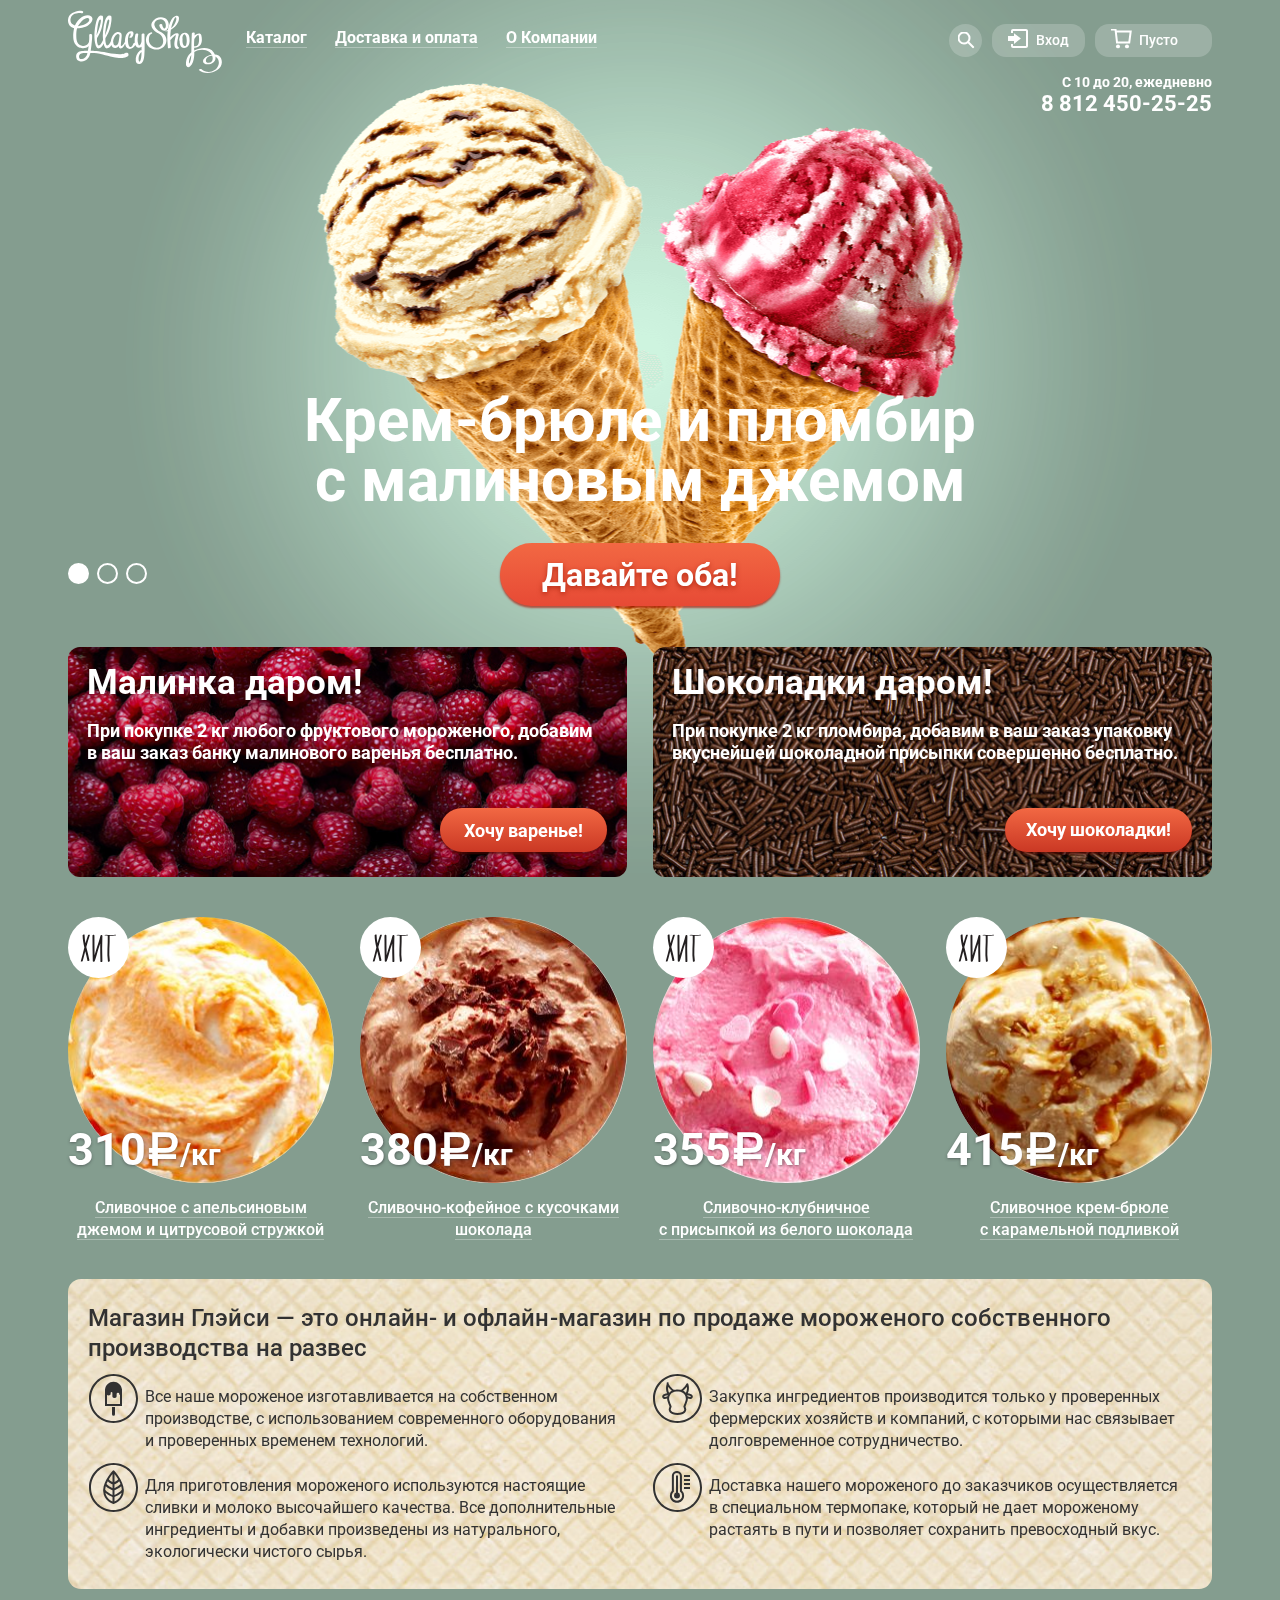
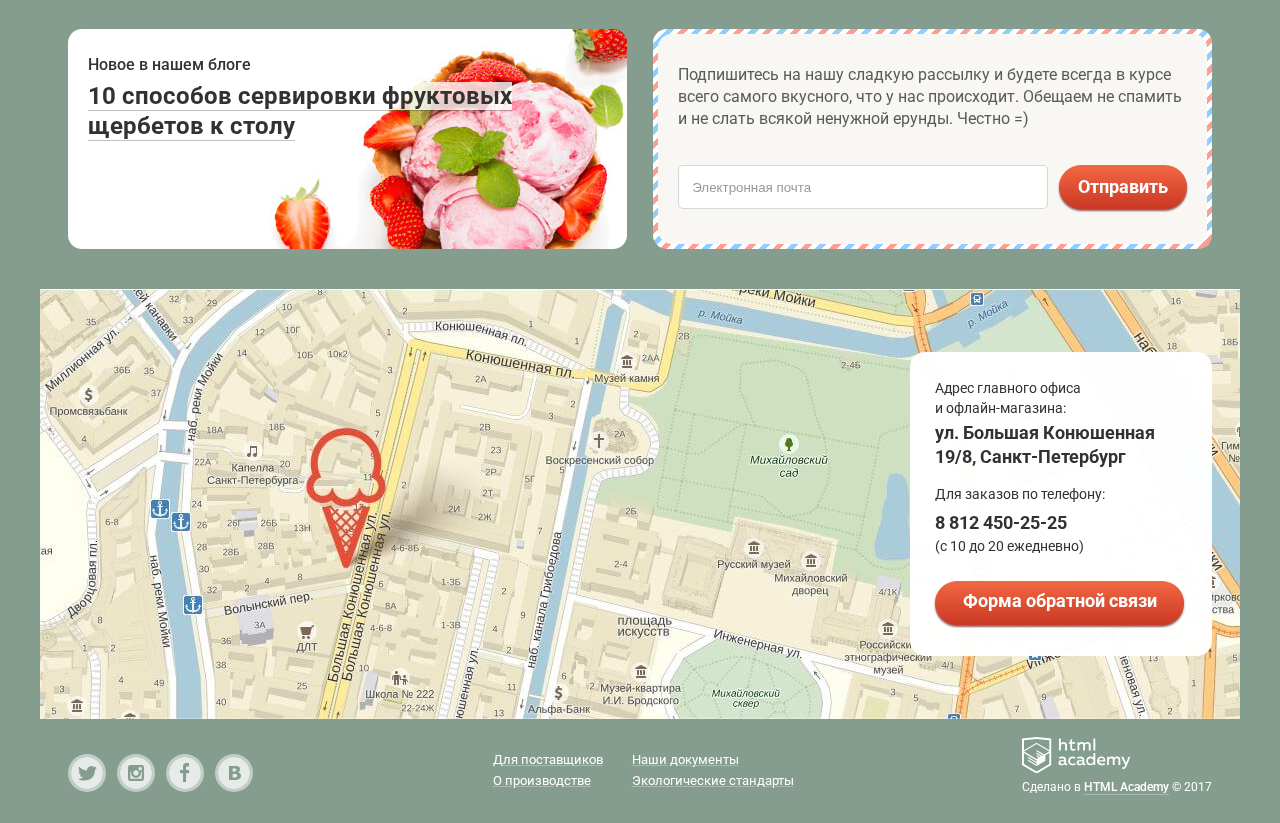
==== index.html @ c5e7f00c "ссылки на соцсети" ====
<!DOCTYPE html>
<html lang="ru">
  <head>
    <meta charset="utf-8">
    <title>HTML Academy: Глейси</title>
    <link href="https://fonts.googleapis.com/css?family=Roboto:400,500,700&amp;subset=cyrillic" rel="stylesheet">
    <link rel="stylesheet" href="https://necolas.github.io/normalize.css/latest/normalize.css">
    <link rel="stylesheet" href="css/style.css">
  </head>
  <body>
    <div class="container">
      <header class="header">
        <nav class="main-nav">
          <a class="main-nav__logo-link">
            <img class="main-nav__logo-img" src="img/images/logo.svg" alt="Логотип Gllacy Shop" width="154" height="64">
          </a>
          <ul class="main-nav__list">
            <li class="main-nav__item main-nav__item_catalog">
              <a class="main-nav-link main-nav-link_catalog" href="catalog.html"><span class="link-border link-border_main-nav">Каталог</span></a>
              <!-- Выпадающее главное меню -->
              <ul class="main-menu popup">
                <li class="main-menu__item main-menu__title">
                  <a class="main-menu__link main-menu__link_upper" href="#">Новинки</a>
                </li>
                <li class="main-menu__item">
                  <a class="main-menu__link" href="catalog.html">Сливочное</a>
                </li>
                <li class="main-menu__item">
                  <a class="main-menu__link" href="#">Щербеты</a>
                </li>
                <li class="main-menu__item">
                  <a class="main-menu__link" href="#">Фруктовый лед</a>
                </li>
                <li class="main-menu__item">
                  <a class="main-menu__link" href="#">Мелорин</a>
                </li>
              </ul>
            </li>
            <li class="main-nav__item">
              <a class="main-nav-link" href="#"><span class="link-border link-border_main-nav">Доставка и оплата</span></a>
            </li>
            <li class="main-nav__item">
              <a class="main-nav-link" href="#"><span class="link-border link-border_main-nav">О Компании</span></a>
            </li>
          </ul>
        </nav>
        <div class="search">
          <a class="link-popup search__link" href="#">Поиск</a>
          <form class="search__form popup" action="https://echo.htmlacademy.ru" method="post"> <!-- Выпадающий поиск -->
            <input class="input-text search__input" type="search" name="search-object" placeholder="Что ищем?" aria-label="Найти">
          </form>
        </div>
        <div class="entry">
          <a class="link-popup entry__link" href="#">Вход</a>
          <form class="entry__form popup" action="https://echo.htmlacademy.ru" method="post"> <!-- Выпадающее меню входа -->
            <input class="input-text entry__email" type="email" name="user-email" placeholder="Электронная почта">
            <input class="input-text entry__password" type="password" name="user-password" placeholder="Пароль">
            <a class="entry__btn button" href="#">Войти</a>
            <a class="entry__restoring link link_dark" href="#"><span class="link-border link-border_dark">Забыли пароль?</span></a>
            <a class="entry__registration link link_dark" href="#"><span class="link-border link-border_dark">Новая регистрация</span></a>
          </form>
        </div>
        <div class="basket">
          <a class="link-popup basket__link" href="#" aria-label="Корзина">Пусто</a>
        </div>
        <div class="header-bottom-wrapper">
          <p class="timetable vcard">
            <span class="timetable__workhours workhours">С 10 до 20, ежедневно</span>
            <span class="timetable__tel tel">8 812 450-25-25</span>
          </p>
        </div>
      </header>
      <!-- MAIN -->
      <main>
        <h1 class="visuallyhidden">Магазин сладостей Gllacy Shop</h1>
        <!-- SHOP-WINDOW -->
        <section class="shop-window">
          <h2 class="visuallyhidden">Самые вкусные сочетания</h2>
          <!-- Для переключения слайдера -->
          <input class="visuallyhidden" type="radio" name="slider" id="slider_1" checked>
          <input class="visuallyhidden" type="radio" name="slider" id="slider_2">
          <input class="visuallyhidden" type="radio" name="slider" id="slider_3">
          <div class="background-viewport"></div>
          <div class="shop-window__content shop-window__content_first">
            <img class="shop-window__image" src="img/images/ice-creams-1.png" alt="Крем-брюле и пломбир" width="1045" height="881">
            <p class="shop-window__desc">Крем-брюле и&nbsp;пломбир с&nbsp;малиновым джемом</p>
            <a class="shop-window__link button button_big" href="catalog.html">Давайте оба!</a>
          </div>
          <div class="shop-window__content shop-window__content_second">
            <img class="shop-window__image" src="img/images/ice-creams-2.png" alt="Шоколадный пломбир и лимонный сорбет" width="1065" height="859">
            <p class="shop-window__desc">Шоколадный пломбир и&nbsp;лимонный сорбет</p>
            <a class="shop-window__link button button_big" href="catalog.html">Давайте оба!</a>
          </div>
          <div class="shop-window__content  shop-window__content_third">
            <img class="shop-window__image" src="img/images/ice-creams-3.png" alt="Пломбир с помадкой и клубничный щербет" width="1079" height="854">
            <p class="shop-window__desc">Пломбир с&nbsp;помадкой и&nbsp;клубничный щербет</p>
            <a class="shop-window__link button button_big" href="catalog.html">Давайте оба!</a>
          </div>
          <label class="shop-window__slider" for="slider_1">Слайдер витрины</label>
          <label class="shop-window__slider" for="slider_2">Слайдер витрины</label>
          <label class="shop-window__slider" for="slider_3">Слайдер витрины</label>
        </section>
        <!-- BANNERS -->
        <section class="banners">
          <h2 class="visuallyhidden">Самые выгодные предложения</h2>
          <ul class="banners__list">
            <li class="banners__item">
              <div class="banner banner_first">
                <h3 class="banner__title">Малинка даром!</h3>
                <p class="banner__info">
                  При покупке 2&nbsp;кг любого фруктового мороженого, добавим в&nbsp;ваш заказ банку малинового варенья бесплатно.
                </p>
                <a class="banner__link button" href="catalog.html">Хочу варенье!</a>
              </div>
            </li>
            <li class="banners__item">
              <div class="banner banner_second">
                <h3 class="banner__title">Шоколадки даром!</h3>
                <p class="banner__info">
                  При покупке 2&nbsp;кг пломбира, добавим в&nbsp;ваш заказ упаковку вкуснейшей шоколадной присыпки совершенно бесплатно.
                </p>
                <a class="banner__link button" href="catalog.html">Хочу шоколадки!</a>
              </div>
            </li>
          </ul>
        </section>
        <!-- HITS -->
        <section class="hits">
          <h2 class="visuallyhidden">Горячие товары</h2>
          <ul class="hits__list products">
            <li class="hits__item products__item">
              <div class="products__info">
                <img class="products__image" src="img/images/product-1.jpg" alt="Сливочное с апельсиновым джемом" width="267" height="267">
                <p class="products__cost">310<i class="rouble">a</i></p>
              </div>
                <a class="products__link link" href="catalog.html">
                  <span class="link-border">Сливочное с&nbsp;апельсиновым джемом и&nbsp;цитрусовой стружкой</span>
                </a>
                <div class="products__substrate">
                  <a class="products__button button" href="#">Быстрый просмотр</a>
                </div>
            </li>
            <li class="hits__item products__item">
              <div class="products__info">
                <img class="products__image" src="img/images/product-2.jpg" alt="Сливочно-кофейное" width="267" height="267">
                <p class="products__cost">380<i class="rouble">a</i></p>
              </div>
                <a class="products__link link" href="catalog.html">
                    <span class="link-border">Сливочно-кофейное с&nbsp;кусочками шоколада</span>
                </a>
                <div class="products__substrate">
                  <a class="products__button button" href="#">Быстрый просмотр</a>
                </div>
            </li>
            <li class="hits__item  products__item">
              <div class="products__info">
                <img class="products__image" src="img/images/product-3.jpg" alt="Сливочно-клубничное" width="267" height="267">
                <p class="products__cost">355<i class="rouble">a</i></p>
              </div>
                <a class="products__link link" href="catalog.html">
                    <span class="link-border">Сливочно-клубничное с&nbsp;присыпкой из&nbsp;белого шоколада</span>
                </a>
                <div class="products__substrate">
                  <a class="products__button button" href="#">Быстрый просмотр</a>
                </div>
            </li>
            <li class="hits__item  products__item">
              <div class="products__info">
                <img class="products__image" src="img/images/product-4.jpg" alt="Сливочное крем-брюле" width="267" height="267">
                <p class="products__cost">415<i class="rouble">a</i></p>
              </div>
                <a class="products__link link" href="catalog.html">
                    <span class="link-border">Сливочное крем-брюле с&nbsp;карамельной подливкой</span>
                </a>
                <div class="products__substrate">
                  <a class="products__button button" href="#">Быстрый просмотр</a>
                </div>
            </li>
          </ul>
        </section>
        <!-- SEO -->
        <section class="seo">
          <div class="seo__wrap clearfix">
            <h2 class="seo__title">Магазин Глэйси&nbsp;&mdash; это онлайн- и&nbsp;офлайн-магазин по&nbsp;продаже мороженого собственного производства на&nbsp;развес</h2>
            <ul class="seo__list">
              <li class="seo__item seo__item_ice-cream">
                <p class="seo__description">
                  Все наше мороженое изготавливается на&nbsp;собственном производстве, с&nbsp;использованием современного оборудования и&nbsp;проверенных временем технологий.
                </p>
              </li>
              <li class="seo__item seo__item_farmers">
                <p class="seo__description">
                  Закупка ингредиентов производится только у&nbsp;проверенных фермерских хозяйств и&nbsp;компаний, с&nbsp;которыми нас связывает долговременное сотрудничество.
                </p>
              </li>
              <li class="seo__item seo__item_eco">
                <p class="seo__description">
                  Для приготовления мороженого используются настоящие сливки и&nbsp;молоко высочайшего качества. Все дополнительные ингредиенты и&nbsp;добавки произведены из&nbsp;натурального, экологически чистого сырья.
                </p>
              </li>
              <li class="seo__item seo__item_thermopack">
                <p class="seo__description">
                  Доставка нашего мороженого до&nbsp;заказчиков осуществляется в&nbsp;специальном термопаке, который не&nbsp;дает мороженому растаять в&nbsp;пути и&nbsp;позволяет сохранить превосходный вкус.
                </p>
              </li>
            </ul>
          </div>
        </section>
        <!-- NEWS-WRAPPER -->
        <div class="news-wrapper">
          <!-- BLOG -->
          <article class="blog">
            <h2 class="blog__title">Новое в&nbsp;нашем блоге</h2>
            <a class="blog__link link_dark" href="#" target="_blank">
                <span class="link-border link-border_dark">10&nbsp;способов сервировки фруктовых щербетов к столу</span>
            </a>
          </article>
          <!-- DISTRIBUTION -->
          <section class="distribution">
            <h2 class="visuallyhidden">Подписка на наши новости</h2>
            <div class="distribution__wrapper">
              <label class="distribution__info" for="distribution__email" aria-label="Приглашение подписаться на рассылку"> <!-- Вероятно, такой большой label - это плохо -->
                Подпишитесь на&nbsp;нашу сладкую рассылку и&nbsp;будете всегда в&nbsp;курсе всего самого вкусного, что у&nbsp;нас происходит. Обещаем не&nbsp;спамить и&nbsp;не слать всякой ненужной ерунды. Честно =)
              </label>
              <form class="distribution__form" action="https://echo.htmlacademy.ru" method="post">
                <input class="distribution__email input-text" type="email" name="email-for-dispatch" id="distribution__email" placeholder="Электронная почта" aria-label="email для подписки">
                <button class="distribution__submit button" type="submit">Отправить</button>
              </form>
            </div>
          </section>
        </div>
      </main>
    </div>
    <!-- MAP -->
    <section class="map" id="map">
      <h2 class="visuallyhidden">Наше местоположение</h2>
      <div class="container">
        <div class="map__wrap">
          <img class="map__img" src="img/images/map.jpg" alt="Большая Конюшенная улица, 19/8. Санкт-Петербург, Россия, 191186" width="1200" height="430">
          <!-- Немножко микроформатов hCard-->
          <div class="contacts vcard">
            <p class="contacts__type">Адрес главного офиса</p>
            <p class="contacts__type">и офлайн-магазина:</p>
            <p class="contacts__adress">
              <b class="contacts__street-address street-address">ул. Большая Конюшенная 19/8,</b>
              <b class="contacts__locality locality">Санкт-Петербург</b>
            </p>
            <p class="contacts__type">Для заказов по телефону:</p>
            <p class="contacts__tel tel">8 812 450-25-25</p>
            <p class="contacts__type workhours">(с 10 до 20 ежедневно)</p>
            <a class="contacts__btn button" href="">Форма обратной связи</a>
          </div>
        </div>
      </div>
      <!-- IFRAME -->
      <iframe class="iframe" src="https://snazzymaps.com/embed/52911" width="1200" height="430" style="border:none;" allowfullscreen></iframe>
    </section>
    <!-- FOOTER -->
    <div class="container">
      <footer class="footer">
        <ul class="social">
          <li class="social__item">
            <a  class="social__link social__link_twitter" href="https://twitter.com/htmlacademy_ru" target="_blank">twitter</a>
          </li>
          <li class="social__item">
            <a  class="social__link social__link_instagram" href="https://www.instagram.com/htmlacademy/" target="_blank">instagram</a>
          </li>
          <li class="social__item">
            <a  class="social__link social__link_facebook" href="https://www.facebook.com/htmlacademy/" target="_blank">facebook</a>
          </li>
          <li class="social__item">
            <a  class="social__link social__link_vk" href="https://vk.com/htmlacademy" target="_blank">vkontakte</a>
          </li>
        </ul>
        <ul class="footer-links footer-links_left">
          <li class="footer-links__item" tabindex="0">
            <a class="footer-links__link footer-links__link_normal" href="#">
              <span class="link-border">Для поставщиков</span>
            </a>
            <a class="footer-links__link footer-links__link_hover" href="#" tabindex="-1">
              <span class="link-border">Для поставщиков</span>
            </a>
          </li>
          <li class="footer-links__item" tabindex="0">
            <a class="footer-links__link footer-links__link_normal" href="#">
              <span class="link-border">О производстве</span>
            </a>
            <a class="footer-links__link footer-links__link_hover" href="#" tabindex="-1">
              <span class="link-border">О производстве</span>
            </a>
          </li>
        </ul>
        <ul class="footer-links footer-links_right">
          <li class="footer-links__item" tabindex="0">
            <a class="footer-links__link footer-links__link_normal" href="#">
              <span class="link-border">Наши документы</span>
            </a>
            <a class="footer-links__link footer-links__link_hover" href="#" tabindex="-1">
              <span class="link-border">Наши документы</span>
            </a>
          </li>
          <li class="footer-links__item" tabindex="0">
            <a class="footer-links__link footer-links__link_normal" href="#">
              <span class="link-border">Экологические стандарты</span>
            </a>
            <a class="footer-links__link footer-links__link_hover" href="#" tabindex="-1">
              <span class="link-border">Экологические стандарты</span>
            </a>
          </li>
        </ul>
        <ul class="academy-info">
          <li class="academy-info__item academy-info__item_logo">
            <a class="academy-info__logo-link" href="https://htmlacademy.ru/intensive/htmlcss">
              <img class="academy-info__logo" src="img/images/logo-htmlacademy.svg" alt="Логотип htmlacademy" width="108" height="38">
            </a>
          </li>
          <li class="academy-info__item">
            <p class="academy-info__copyright">
              Сделано в
              <a class="academy-info__link link" href="https://htmlacademy.ru/intensive/htmlcss" target="_blank">
                <span class="link-border">HTML Academy</span>
              </a>
              &copy; 2017
            </p>
          </li>
        </ul>
      </footer>
    </div>
    <!-- FEEDBACK-FORM -->
    <div class="overlay" id="overlay">
      <form class="feedback-form popup" action="https://echo.htmlacademy.ru" method="post">
        <p class="feedback-form__title">
          <b class="feedback-form__subtitle">Мы обязательно вам ответим!</b>
          <a class="feedback-form__close button-close" href="#map">Закрыть окно</a> <!-- пока JS'ом не научился будет ссылка, а должна быть кнопка -->
        </p>
        <input class="feedback-form__login input-text" type="text" name="feedback-form__login" id="feedback-form__login" placeholder="Как вас зовут?">
        <input class="feedback-form__email input-text" type="email" name="feedback-form__email" id="feedback-form__email" placeholder="Ваша почта для ответа?" >
        <label class="visuallyhidden" for="feedback-form__login">Логин пользователя</label>
        <label class="visuallyhidden" for="feedback-form__email">email пользователя</label>
        <textarea class="feedback-form__text input-text" name="feedback-form__text" id="feedback-form__text" cols="30" rows="10" placeholder="Напишите что-нибудь..." ></textarea>
        <label class="visuallyhidden" for="feedback-form__text">Написать сообщение</label>
        <button class="feedback-form__submit button" type="submit">Отправить</button>
      </form>
    </div>

    <script src="js/modal-popup.js"></script>
  </body>
</html>
---- css/style.css ----
.visuallyhidden {
  position: absolute;
  width: 1px;
  height: 1px;
  margin: -1px;
  border: 0;
  padding: 0;
  white-space: nowrap;
  clip-path: inset(100%);
  clip: rect(0 0 0 0);
  overflow: hidden;
}
.clearfix::before {
  content: "";
  display: table;
  width: 100%;
  clear: both;
}
@font-face {
  font-family: Rouble;
  src: url("../fonts/rouble.woff");
}
html {
  -moz-box-sizing: border-box;
  -webkit-box-sizing: border-box;
  box-sizing: border-box;
}
*,
*::before,
*::after {
  -moz-box-sizing: inherit;
  -webkit-box-sizing: inherit;
  box-sizing: inherit;
}
body {
  margin: 0 auto;
  padding: 0;
  font-family: Roboto, Arial, Helvetica, sans-serif;
  font-weight: 400;
  font-size: 16px;
  color: #ffffff;
  background-color: #849d8f;
}
a {
  text-decoration: none;
}
img {
  max-width: 100%;
  height: auto;
}
.container {
  position: relative;
  margin: 0 auto;
  max-width: 1200px;
  min-width: 900px;
}
.button {
  display: inline-block;
  height: 44px;
  padding: 11px 24px;
  font-family: inherit;
  font-size: 18px;
  font-weight: 700;
  line-height: 24px;
  vertical-align: middle;
  text-align: center;
  color: #ffffff;
  background-color: #ee6441;
  background-image: linear-gradient(to top, #ca3824, #f26843);
  border-radius: 23px;
  border: none;
  box-shadow: 0 2px 2px rgba(85, 8, 0, 0.64);
}
.button:focus,
.button:hover {
  background-image: linear-gradient(to top, rgba(255, 255, 255, 0.2), rgba(255, 255, 255, 0.2)), linear-gradient(to top, #e74a35, #f26843);
  box-shadow: 0 1px 2px #ac1000;
}
.button:focus {
  outline: 1px solid #4d90fe;
  outline-offset: 2px;
}
.button:active {
  background-image: linear-gradient(to top, rgba(0, 0, 0, 0.07), rgba(0, 0, 0, 0.07)), linear-gradient(to bottom, #e74a35, #f26843);
  box-shadow: inset 0 2px 2px #942718;
  outline: none;
}
.button_big {
  height: 63px;
  padding: 9.5px 42px;
  font-size: 32px;
  line-height: 44px;
  text-shadow: 0 2px 5px rgba(160, 32, 11, 0.76);
  box-shadow: 0 2px 2px rgba(172, 16, 0, 0.64);
  background-image: linear-gradient(to top, #e74a35, #f26843);
  border-radius: 32px;
}
.button_big:focus,
.button_big:hover {
  box-shadow: 0 2px 2px #ac1000;
}
.button_big:focus {
  outline: 1px solid #4d90fe;
  outline-offset: 2px;
}
.button_big:active {
  background-image: linear-gradient(to top, rgba(0, 0, 0, 0.07), rgba(0, 0, 0, 0.07)), linear-gradient(to bottom, #e74a35, #f26843);
  box-shadow: inset 0 2px 2px #942718;
  outline: none;
}
.popup {
  position: absolute;
  z-index: 10;
  display: none;
  padding: 20px 15px;
  background-color: #f8f7f4;
  border: none;
  border-radius: 5px;
  box-shadow: 0px 20px 20px rgba(0, 0, 0, 0.4);
}
.popup:hover,
.popup:focus,
.popup:active {
  display: block;
}
.link-popup {
  position: relative;
  display: block;
  min-height: 33px;
  margin-left: 10px;
  margin-bottom: 4px;
  padding: 8px 16px 8px 44px;
  font-size: 0.875em;
  font-weight: 500;
  line-height: 1.14287;
  color: #ffffff;
  background-color: rgba(255, 255, 255, 0.2);
  border-radius: 14px;
  outline: none;
}
.link-popup::before {
  content: "";
  position: absolute;
  top: 50%;
  left: 16px;
  transform: translateY(-50%);
}
.main-nav {
  display: flex;
  align-items: stretch;
  margin-right: auto;
}
.main-nav__logo-link {
  height: 64px;
}
.main-nav__list {
  padding: 0;
  margin: 0;
  display: flex;
  flex-wrap: wrap;
  align-content: stretch;
  align-items: center;
  max-width: 410px;
  min-height: 64px;
  margin-left: 10px;
  list-style: none;
}
.main-nav__item_catalog:hover > .main-menu {
  display: block;
}
.main-nav-link {
  display: inline-block;
  min-height: 32px;
  padding: 5px 14px;
  margin-bottom: 4px;
  font-size: 16px;
  font-weight: 700;
  line-height: 18px;
  vertical-align: middle;
  text-align: center;
  color: #ffffff;
  border-radius: 16px;
  outline: none;
}
.main-nav-link .link-border {
  border-bottom: 1px solid rgba(255, 255, 255, 0.3);
}
.main-nav-link:hover,
.main-nav-link:focus {
  color: #333333;
  background-color: #ffffff;
}
.main-nav-link:hover .link-border,
.main-nav-link:focus .link-border {
  border-bottom-color: transparent;
}
.main-nav-link:active {
  background-color: #ededed;
  box-shadow: inset 0 2px 1px #696969;
}
.main-nav-link:active .link-border {
  border-bottom-color: transparent;
}
.main-nav-link_actual,
.main-nav-link_actual:hover,
.main-nav-link_actual:focus,
.main-nav-link_actual:active {
  color: #ffffff;
  background-color: #d07058;
  box-shadow: none;
}
.main-nav-link_catalog:hover ~ .main-menu {
  display: block;
}
.link {
  display: block;
  font-size: 16px;
  font-weight: 500;
  line-height: 18px;
  color: #ffffff;
}
.link .link-border {
  border-bottom: 1px solid rgba(255, 255, 255, 0.3);
}
.link:hover,
.link:focus,
.link:active {
  color: #ffbc9e;
}
.link:hover .link-border,
.link:focus .link-border,
.link:active .link-border {
  border-bottom-color: rgba(255, 188, 158, 0.3);
}
.link:focus {
  outline: 1px solid #4d90fe;
  outline-offset: 2px;
}
.link:active {
  outline: none;
}
.link_dark {
  display: inline;
  font-size: 13px;
  font-weight: normal;
  line-height: 20px;
  color: #323232;
}
.link_dark .link-border {
  border-bottom: 1px solid rgba(50, 50, 50, 0.3);
}
.link_dark:hover,
.link_dark:focus,
.link_dark:active {
  color: #e84d37;
}
.link_dark:hover .link-border,
.link_dark:focus .link-border,
.link_dark:active .link-border {
  border-bottom-color: rgba(232, 77, 55, 0.3);
}
.main-menu {
  width: 143px;
  padding: 0;
  list-style: none;
}
.main-menu__title {
  height: 38px;
  padding: 5px 0;
  font-weight: 700;
  box-shadow: 0 6px 0 -5px #cccac9;
}
.main-menu__item {
  margin-bottom: 4px;
}
.main-menu__link {
  display: block;
  padding: 6px 0 6px 21px;
  font-size: 14px;
  line-height: 16px;
  color: #323232;
  outline: none;
}
.main-menu__link:hover,
.main-menu__link:focus {
  background-color: #fbded7;
}
.main-menu__link:active {
  background-color: #f6b5a5;
}
.main-menu__link_active,
.main-menu__link_active:hover,
.main-menu__link_active:focus,
.main-menu__link_active:active {
  color: #ffffff;
  background-color: #d07058;
}
.main-menu__link_upper {
  line-height: 2;
  padding-top: 0;
  padding-bottom: 0;
}
.input-text {
  width: 100%;
  height: 44px;
  margin-bottom: 20px;
  padding: 8px 14px;
  font-weight: 700;
  line-height: 24px;
  border: none;
  border-radius: 5px;
  box-shadow: inset 0 0 0 1px rgba(178, 178, 178, 0.52);
}
.input-text:hover {
  box-shadow: inset 0 0 0 2px rgba(154, 154, 154, 0.52);
}
.input-text:focus,
.input-text:active {
  color: #323232;
  box-shadow: inset 0 0 0 2px rgba(46, 136, 228, 0.52);
  outline: none;
}
.input-text::-webkit-input-placeholder {
  font-weight: normal;
  color: #999999;
}
.input-text::-moz-placeholder {
  font-weight: normal;
  color: #999999;
}
.input-text:-moz-placeholder {
  font-weight: normal;
  color: #999999;
}
.input-text:-ms-input-placeholder {
  font-weight: normal;
  color: #999999;
}
.header {
  display: flex;
  flex-wrap: wrap;
  align-items: center;
  padding: 10px 2.3% 0;
}
.header-bottom-wrapper {
  flex-basis: 100%;
  display: flex;
}
.timetable {
  padding: 0;
  margin: 0;
  display: flex;
  flex-direction: column;
  align-items: flex-end;
  margin-left: auto;
  font-weight: 700;
}
.timetable__workhours {
  font-size: 14px;
  line-height: 16px;
}
.timetable__tel {
  font-size: 22px;
  line-height: 28px;
}
.search {
  position: relative;
}
.search:hover > .search__form {
  display: block;
}
.search__link {
  width: 33px;
  margin-left: 0;
  padding: 0;
  font-size: 0;
  border-radius: 50%;
}
.search__link::before {
  content: url("../img/images/search.svg");
  left: 50%;
  transform: translate(-50%, -50%);
  width: 17px;
}
.search__link:hover,
.search__link:focus {
  background-color: #f8f7f4;
}
.search__link:hover::before,
.search__link:focus::before {
  content: url("../img/images/search-hover.svg");
}
.search__link:hover ~ .search-form {
  display: block;
}
.search__form {
  right: 0;
  width: 340px;
}
.search__input {
  margin-bottom: 0;
}
.search__input::-webkit-input-placeholder {
  font-size: 14px;
  line-height: 24px;
}
.search__input::-moz-placeholder {
  font-size: 14px;
  line-height: 24px;
}
.search__input:-moz-placeholder {
  font-size: 14px;
  line-height: 24px;
}
.search__input:-ms-input-placeholder {
  font-size: 14px;
  line-height: 24px;
}
.entry {
  position: relative;
}
.entry:hover > .entry__form {
  display: block;
}
.entry__link::before {
  content: url("../img/images/insert.svg");
}
.entry__link:hover,
.entry__link:focus {
  color: #323232;
  background-color: #f8f7f4;
}
.entry__link:hover::before,
.entry__link:focus::before {
  content: url("../img/images/insert-hover.svg");
}
.entry__link:hover ~ .entry__form {
  display: block;
}
.entry__form {
  right: -2px;
  width: 277px;
  padding-left: 20px;
}
.entry__email::-webkit-input-placeholder,
.entry__password::-webkit-input-placeholder {
  font-size: 14px;
  line-height: 24px;
}
.entry__email::-moz-placeholder,
.entry__password::-moz-placeholder {
  font-size: 14px;
  line-height: 24px;
}
.entry__email:-moz-placeholder,
.entry__password:-moz-placeholder {
  font-size: 14px;
  line-height: 24px;
}
.entry__email:-ms-input-placeholder,
.entry__password:-ms-input-placeholder {
  font-size: 14px;
  line-height: 24px;
}
.entry__btn {
  float: left;
  margin-right: 20px;
}
.entry__restoring,
.entry__registration {
  clear: right;
}
.basket {
  position: relative;
  color: #323232;
}
.basket:hover > .basket__popup {
  display: flex;
}
.basket__popup {
  right: 0;
  display: none;
  flex-direction: column;
  align-items: flex-end;
  width: 540px;
}
.basket__link {
  min-width: 117px;
}
.basket__link::before {
  content: url("../img/images/basket-empty.svg");
}
.basket__link:hover,
.basket__link:focus {
  color: #323232;
  background-color: #f8f7f4;
}
.basket__link:hover::before,
.basket__link:focus::before {
  content: url("../img/images/basket-empty-hover.svg");
}
.basket__link_actual,
.basket__link_actual:hover,
.basket__link_actual:focus,
.basket__link_actual:active {
  color: #323232;
  background-color: #f8f7f4;
}
.basket__link_actual::before,
.basket__link_actual:hover::before,
.basket__link_actual:focus::before,
.basket__link_actual:active::before {
  content: url("../img/images/basket-full.svg");
}
.basket__list {
  padding: 0;
  margin: 0;
  display: flex;
  flex-direction: row;
  flex-wrap: wrap;
  width: 100%;
  font-size: 13px;
  line-height: 16px;
}
.basket__item {
  display: flex;
  align-items: center;
  flex-basis: 100%;
  padding-bottom: 20px;
}
.basket__item:last-of-type {
  border-bottom: 1px solid #cacac7;
}
.basket__delete-product {
  width: 11px;
  height: 11px;
  font-size: 0;
  background-color: transparent;
  background-image: url("../img/images/x-small.svg");
  background-size: cover;
  border: none;
  outline: none;
}
.basket__delete-product:hover,
.basket__delete-product:focus {
  background-image: url("../img/images/x-small-hover.svg");
}
.basket__delete-product:active {
  transform: scale(1.2);
}
.basket__image {
  width: 33px;
  height: 33px;
  margin: 0 14px;
  background-repeat: no-repeat;
  background-position: 50% 50%;
  background-size: cover;
  border-radius: 50%;
}
.basket__image_first {
  background-image: url("../img/images/product-1.jpg");
}
.basket__image_second {
  background-image: url("../img/images/product-3.jpg");
}
.basket__product {
  width: 220px;
  margin-bottom: 0;
}
.basket__unit-price {
  margin-left: auto;
  margin-bottom: 0;
}
.basket__price {
  color: #999999;
}
.basket__cost {
  margin-left: auto;
  margin-bottom: 0;
}
.basket__amount {
  font-size: 15px;
  font-weight: 700;
  line-height: 18px;
}
.background-viewport {
  position: fixed;
  width: 100%;
  height: 100%;
  top: 0;
  left: 0;
  z-index: -100;
}
.shop-window {
  padding: 0 2.3%;
}
.shop-window__image {
  position: absolute;
  top: 0;
  left: 50%;
  z-index: -10;
  transform: translateX(-50%);
}
.shop-window__desc {
  display: block;
  margin: 273px auto 0;
  width: 800px;
  font-size: 60px;
  font-weight: 700;
  line-height: 60px;
  text-align: center;
}
.shop-window__link {
  position: absolute;
  left: 50%;
  margin-top: 32px;
  transform: translateX(-50%);
}
.shop-window__slider {
  display: inline-block;
  width: 21px;
  height: 21px;
  margin: 52px 4px 63px 0;
  font-size: 0;
  vertical-align: middle;
  border: 2px solid #ffffff;
  border-radius: 50%;
  cursor: pointer;
}
.shop-window__slider:hover,
.shop-window__slider:focus {
  background-color: #b2c1b7;
}
.shop-window__slider:hover {
  outline: none;
}
.shop-window__slider:active {
  background-color: #ffffff;
}
input[id="slider_1"]:focus ~ label[for="slider_1"] {
  animation: flicker 0.25s ease-in-out 1, outline 0.1s 0.2s ease-in-out 1 forwards;
}
input[id="slider_1"]:checked ~ label[for="slider_1"] {
  background-color: #ffffff;
}
input[id="slider_1"]:checked ~ .shop-window__content_second,
input[id="slider_1"]:checked ~ .shop-window__content_third {
  display: none;
}
input[id="slider_1"]:checked ~ .shop-window__content_first {
  display: block;
}
input[id="slider_1"]:checked ~ .background-viewport {
  background-color: #849d8f;
}
input[id="slider_2"]:focus ~ label[for="slider_2"] {
  animation: flicker 0.25s ease-in-out 1, outline 0.1s 0.2s ease-in-out 1 forwards;
}
input[id="slider_2"]:checked ~ label[for="slider_2"] {
  background-color: #ffffff;
}
input[id="slider_2"]:checked ~ .shop-window__content_first,
input[id="slider_2"]:checked ~ .shop-window__content_third {
  display: none;
}
input[id="slider_2"]:checked ~ .shop-window__content_second {
  display: block;
}
input[id="slider_2"]:checked ~ .background-viewport {
  background-color: #98a1aa;
}
input[id="slider_3"]:focus ~ label[for="slider_3"] {
  animation: flicker 0.25s ease-in-out 1, outline 0.1s 0.2s ease-in-out 1 forwards;
}
input[id="slider_3"]:checked ~ label[for="slider_3"] {
  background-color: #ffffff;
}
input[id="slider_3"]:checked ~ .shop-window__content_first,
input[id="slider_3"]:checked ~ .shop-window__content_second {
  display: none;
}
input[id="slider_3"]:checked ~ .shop-window__content_third {
  display: block;
}
input[id="slider_3"]:checked ~ .background-viewport {
  background-color: #af9e92;
}
@keyframes flicker {
  12.5% {
    transform: translateX(1.5px) skew(-3deg, -3deg) scale(1.2);
  }
  37.5% {
    transform: translateX(-1.5px) skew(3deg, 3deg);
  }
  62.5% {
    transform: translateX(1px) skew(-2deg, -2deg);
  }
  87.5% {
    transform: translateX(-1px) skew(2deg, 2deg);
  }
}
@keyframes outline {
  to {
    outline: 1px solid #4d90fe;
    outline-offset: 2px;
  }
}
.banners {
  margin-bottom: 40px;
  padding: 0 2.3%;
}
.banners__list {
  padding: 0;
  margin: 0;
  display: flex;
  max-width: 100%;
  justify-content: space-between;
  align-items: center;
  list-style: none;
}
.banners__item {
  flex-basis: 48.846%;
}
.banner {
  display: flex;
  flex-direction: column;
  justify-content: space-between;
  align-items: flex-start;
  min-height: 229px;
  padding: 15px 20px 25px 19px;
  border-radius: 12px;
}
.banner__title {
  margin: 0 0 17px;
  font-size: 35px;
  font-weight: 700;
  line-height: 41px;
}
.banner__info {
  width: 100%;
  margin: 0;
  margin-bottom: 44px;
  font-size: 18px;
  font-weight: 700;
  line-height: 22px;
}
.banner__link {
  align-self: flex-end;
  padding-top: 11px;
  padding-bottom: 11px;
}
.banner_first {
  background: #6c1123 url("../img/images/raspberry-bg.jpg") no-repeat 50% 50%;
  background-size: cover;
}
.banner_second {
  background: #462b1f url("../img/images/chocolate-bg.jpg") no-repeat;
  background-size: cover;
}
.banner_second .banner__link {
  padding-top: 10px;
  padding-right: 21px;
  padding-left: 21px;
}
.hits {
  padding: 0 2.3%;
}
.hits__item .products__info::before {
  content: "";
  position: absolute;
  z-index: 10;
  display: block;
  width: 61px;
  height: 61px;
  background: url("../img/images/hit.svg") no-repeat;
}
.products {
  display: flex;
  justify-content: space-between;
  flex-wrap: wrap;
  max-width: 100%;
  margin-top: 0px;
  margin-bottom: 0;
  padding: 0;
  list-style: none;
}
.products__item {
  position: relative;
  flex-basis: 23.27%;
  padding-bottom: 38px;
}
.products__item:hover {
  z-index: 10;
}
.products__item:hover::after {
  content: "";
  position: absolute;
  z-index: -1;
  top: 0;
  left: -5%;
  width: 110%;
  height: calc(100% + 42px);
  background-color: rgba(255, 255, 255, 0.2);
  border-radius: 5px;
  box-shadow: 0px 20px 20px 0px rgba(0, 0, 0, 0.4);
}
.products__item:hover .products__substrate {
  display: block;
}
.products__info {
  position: relative;
  width: 100%;
}
.products__image {
  height: auto;
  border-radius: 50%;
}
.products__cost {
  position: absolute;
  bottom: 10px;
  margin: 0;
  font-size: 45px;
  font-weight: 700;
  line-height: 45px;
  text-shadow: 0.5px 0.86px 3px rgba(49, 50, 53, 0.5);
}
.products__link {
  margin-top: 10px;
  line-height: 22px;
  text-align: center;
}
.products__substrate {
  position: absolute;
  left: -5%;
  display: none;
  width: 110%;
  padding-bottom: 22px;
}
.products__button {
  position: relative;
  z-index: 100;
  left: 50%;
  margin-top: 12px;
  padding: 9px 16px 11px;
  transform: translateX(-50%);
}
.rouble {
  font-family: Rouble;
  font-style: normal;
  font-weight: 700;
}
.rouble::after {
  content: "/кг";
  font-family: Roboto;
  font-size: 30px;
  font-weight: 700;
  line-height: 45px;
}
.seo {
  padding: 0 2.3%;
}
.seo__wrap {
  padding: 24px 0 26px;
  background: #eaddc1 url("../img/images/wafer.jpg") no-repeat;
  background-size: cover;
  border-radius: 13px;
}
.seo__title {
  margin: 0 20px;
  font-size: 24px;
  font-weight: 500;
  line-height: 30px;
  letter-spacing: 0.08px;
  color: #323232;
}
.seo__list {
  padding: 0;
  margin: 0;
  display: flex;
  flex-wrap: wrap;
  justify-content: space-between;
  width: 100%;
  padding-left: 21px;
  padding-right: 21px;
  list-style: none;
}
.seo__item {
  position: relative;
  flex-basis: 48.846%;
  margin-top: 10px;
  line-height: 22px;
  color: #323232;
}
.seo__item::before {
  content: "";
  position: absolute;
  top: 0;
  left: 0;
  width: 50px;
  height: 50px;
}
.seo__item_ice-cream::before {
  background: url("../img/images/ice-cream.svg") no-repeat 50% 50%;
}
.seo__item_farmers::before {
  background: url("../img/images/cow.svg") no-repeat 50% 50%;
}
.seo__item_eco::before {
  background: url("../img/images/leaf.svg") no-repeat 50% 50%;
}
.seo__item_thermopack::before {
  background: url("../img/images/therm.svg") no-repeat 50% 50%;
}
.seo__description {
  margin: 13px 0 0;
  padding-left: 56px;
}
.news-wrapper {
  display: flex;
  justify-content: space-between;
  align-items: center;
  width: 100%;
  margin-top: 40px;
  padding: 0 2.3%;
}
.blog {
  flex-basis: 48.846%;
  max-width: 48.846%;
  min-height: 220px;
  padding: 25px 100px 25px 20px;
  color: #323232;
  background: #ffffff url("../img/images/fruit-bg.jpg") no-repeat 100% 0;
  border-radius: 14px;
}
.blog__title {
  margin: 0 0 5px;
  font-size: 16px;
  font-weight: 500;
  line-height: 22px;
}
.blog__link {
  font-size: 24px;
  font-weight: 700;
  line-height: 30px;
  color: #323232;
  background-color: rgba(255, 255, 255, 0.8);
}
.distribution {
  flex-basis: 48.846%;
  min-height: 210px;
  padding: 5px;
  background-image: repeating-linear-gradient(135deg, #fe9e90 0px, #fe9e90 5px, #ffffff 5px, #ffffff 10px, #92cdff 10px, #92cdff 15px, #ffffff 15px, #ffffff 20px);
  background-size: cover;
  border-radius: 14px;
}
.distribution__wrapper {
  display: flex;
  flex-wrap: wrap;
  min-height: inherit;
  padding: 30px 20px 15px;
  background-color: #f8f7f4;
  border-radius: 14px;
}
.distribution__info {
  flex-basis: 100%;
  margin-bottom: 35px;
  line-height: 22px;
  color: #5a5a5a;
}
.distribution__form {
  display: flex;
  width: 100%;
}
.distribution__email {
  flex-grow: 10;
}
.distribution__submit {
  margin-left: 11px;
  padding: 0 19px;
}
.map {
  position: relative;
  height: 430px;
  margin-top: 40px;
}
.map__img {
  position: absolute;
  z-index: -5;
  height: inherit;
}
.map__wrap {
  position: absolute;
  width: 100%;
  height: 430px;
}
.iframe {
  width: 100%;
}
.contacts {
  position: absolute;
  top: 50%;
  right: 2.3%;
  transform: translateY(-50%);
  z-index: 10;
  width: 302px;
  max-height: 430px;
  padding: 26px 25px 31px;
  color: #323232;
  background-color: rgba(255, 255, 255, 0.98);
  border-radius: 15px;
}
.contacts__type {
  margin: 0;
  font-size: 14px;
  line-height: 20px;
}
.contacts__adress {
  margin: 3px 0 15px;
  font-size: 18px;
  line-height: 24px;
}
.contacts__btn {
  margin-top: 25px;
  padding: 8px 27px 8px 28px;
  align-self: center;
}
.contacts__tel {
  margin: 8px 0 2px;
  font-size: 18px;
  font-weight: 700;
  line-height: 22px;
}
.footer {
  display: flex;
  align-items: center;
  width: 100%;
  min-height: 104px;
  padding: 15px 2.3% 25px;
}
.social {
  display: flex;
  justify-content: space-between;
  min-width: 185px;
  margin-top: 13px;
  margin-right: auto;
  padding: 0;
  font-size: 0;
  list-style: none;
}
.social__link {
  display: block;
  width: 38px;
  height: 38px;
  background-repeat: no-repeat;
  background-position: 50% 50%;
  background-size: contain;
  border: 3px solid rgba(255, 255, 255, 0.625);
  border-radius: 50%;
  opacity: 0.8;
}
.social__link:hover,
.social__link:focus {
  opacity: 1;
  border-color: rgba(255, 255, 255, 0.7);
}
.social__link:active {
  opacity: 0.8;
  border-color: rgba(255, 255, 255, 0.875);
  outline: none;
}
.social__link_twitter {
  background-image: url("../img/images/twitter.svg");
}
.social__link_instagram {
  background-image: url("../img/images/instagram.svg");
}
.social__link_facebook {
  background-image: url("../img/images/facebook.svg");
}
.social__link_vk {
  background-image: url("../img/images/vk.svg");
}
.footer-links {
  padding: 0;
  margin: 0;
  margin-top: 12px;
  list-style: none;
}
.footer-links_left .footer-links__item {
  padding-left: 25px;
}
.footer-links__item {
  position: relative;
  margin-top: 2px;
  margin-bottom: 5px;
  padding: 0 15px;
  font-size: 13px;
  line-height: 16px;
}
.footer-links__item:hover .footer-links__link_hover,
.footer-links__item:focus .footer-links__link_hover {
  color: #ffffff;
  visibility: visible;
}
.footer-links__item:hover .footer-links__link_normal,
.footer-links__item:focus .footer-links__link_normal {
  visibility: hidden;
}
.footer-links__item:hover::before,
.footer-links__item:focus::before {
  content: url("../img/images/heart.svg");
  position: absolute;
  margin-top: 2px;
  margin-left: -22px;
}
.footer-links__link {
  color: #ffffff;
  text-decoration: underline solid rgba(255, 255, 255, 0.3);
  outline: none;
}
.footer-links__link_normal {
  position: absolute;
}
.footer-links__link_hover {
  font-weight: 700;
  visibility: hidden;
}
.academy-info {
  display: block;
  flex-basis: 190px;
  margin: 0;
  margin-left: auto;
  padding: 0;
  font-size: 12px;
  line-height: 18px;
  list-style: none;
}
.academy-info__item {
  display: block;
  margin: 0;
}
.academy-info__item_logo {
  line-height: 0;
}
.academy-info__copyright {
  margin: 5px 0 0;
}
.academy-info__link {
  display: inline;
  font-size: 12px;
  font-weight: 500;
  line-height: 18px;
}
.overlay {
  position: fixed;
  width: 100%;
  height: 100%;
  z-index: 1000;
  top: 0;
  left: 0;
  display: none;
  background-color: rgba(0, 0, 0, 0.32);
}
.feedback-form {
  position: relative;
  top: 50%;
  left: 50%;
  transform: translate(-50%, -50%);
  z-index: 2000;
  display: block;
  width: 477px;
  min-height: 442px;
  padding: 18px 25px 25px;
}
.feedback-form__title {
  width: 100%;
  margin-top: 0;
  margin-bottom: 20px;
  font-size: 24px;
  font-weight: 500;
  line-height: 28px;
  color: #323232;
}
.feedback-form__close {
  position: absolute;
  top: 15px;
  right: 16px;
  width: 18px;
  height: 17px;
  font-size: 0;
  background-image: url("../img/images/x-big.svg");
  background-size: cover;
}
.feedback-form__close:hover,
.feedback-form__close:focus {
  background-image: url("../img/images/x-big-hover.svg");
}
.feedback-form__close:active {
  transform: scale(1.2);
}
.feedback-form__login,
.feedback-form__email {
  display: block;
  max-width: 267px;
}
.feedback-form__text {
  min-height: 155px;
}
.feedback-form__submit {
  display: block;
  margin-left: auto;
}
.js-modal-show {
  display: block;
}
.js-modal-animation {
  animation: modal-error 0.4s;
}
.js-rotate-normal {
  animation: modal-rotate 0.4s;
}
.js-rotate-reverse {
  animation: modal-rotate-reverse 0.4s;
}
@keyframes modal-error {
  0%,
  100% {
    transform: translate(-50%, -50%);
  }
  10%,
  30%,
  50%,
  70%,
  90% {
    transform: translate(-40%, -50%);
  }
  20%,
  40%,
  60%,
  80% {
    transform: translate(-60%, -50%);
  }
}
@keyframes modal-rotate {
  0% {
    transform: translate(-50%, -50%) scale(0) rotate(0deg);
  }
  100% {
    transform: translate(-50%, -50%) scale(1) rotate(360deg);
  }
}
@keyframes modal-rotate-reverse {
  0% {
    transform: translate(-50%, -50%) scale(1) rotate(0deg);
  }
  100% {
    transform: translate(-50%, -50%) scale(0) rotate(-360deg);
  }
}
.catalog {
  display: flex;
  flex-direction: column;
  padding: 0 2.3%;
  border-bottom: 1px solid rgba(255, 255, 255, 0.3);
}
.catalog__title {
  margin-top: 0;
  margin-bottom: 50px;
  font-size: 35px;
  font-weight: 700;
  line-height: 41px;
}
.bread-crumbs {
  padding: 0;
  margin: 0;
  display: flex;
  align-items: center;
  margin-top: auto;
  margin-bottom: 5px;
  list-style: none;
}
.bread-crumbs__item {
  font-size: 14px;
  line-height: 16px;
}
.bread-crumbs__item_arrows {
  font-size: 0;
}
.bread-crumbs__link {
  font: inherit;
}
.bread-crumbs__arrows {
  display: inline-block;
  margin: 2px 5px 0;
  vertical-align: middle;
}
.bread-crumbs__arrow {
  stroke-width: 2;
  fill: none;
  stroke: #ffffff;
}
.filter__form {
  display: flex;
  flex-wrap: wrap;
  align-items: center;
  max-width: 860px;
  margin-bottom: 2px;
  font-weight: 500;
  line-height: 1.125;
  color: #ffffff;
}
.filter__fieldset {
  position: relative;
  min-height: 36px;
  margin-left: 0;
  margin-bottom: 38px;
  margin-right: 0;
  padding: 9px 15px;
  background-color: rgba(255, 255, 255, 0.2);
  border-radius: 18px;
  border: none;
}
.filter__fieldset-sorting {
  width: 193px;
  padding-top: 8px;
}
.filter__fieldset-range {
  width: 220px;
  margin-left: auto;
  margin-right: auto;
  padding: 8px 20px 4px;
}
.filter__fieldset-fat {
  width: 415px;
  padding-left: 0;
  padding-right: 0;
}
.filter__legend {
  position: absolute;
  top: -22px;
  left: 13px;
  font-size: 14px;
  line-height: 16px;
}
.filter__label {
  position: relative;
  display: inline-block;
  margin-left: 45px;
  vertical-align: middle;
  cursor: pointer;
}
.filter__label_fillers {
  margin-right: 17px;
  margin-left: 32px;
}
.filter__label_fillers:last-of-type {
  margin-right: 5px;
}
.filter__label_fat::before,
.filter__label_fillers::before {
  content: "";
  position: absolute;
  top: -1px;
  left: -32px;
  background-repeat: no-repeat;
  background-size: contain;
  opacity: 0.8;
}
.filter__label_fat:hover::before,
.filter__label_fillers:hover::before {
  opacity: 1;
}
.filter__label_fat::before {
  top: -2px;
  width: 22px;
  height: 22px;
  background-image: url("../img/images/radio.svg");
}
.filter__label_fillers::before {
  width: 24px;
  height: 20px;
  background-image: url("../img/images/checkbox.svg");
}
.filter__sorting {
  width: 100%;
  font-size: 16px;
  font-weight: 500;
  line-height: 18px;
  color: #ffffff;
  background-color: transparent;
  background-image: url("../img/images/select-arrow.svg");
  background-repeat: no-repeat;
  background-position: right center;
  border: none;
  -webkit-appearance: none;
  -moz-appearance: none;
  -ms-appearance: none;
}
.filter__sorting::-ms-expand {
  display: none;
}
.filter__sorting:hover,
.filter__sorting:focus {
  color: #323232;
  background-image: url("../img/images/select-arrow-hover.svg");
}
.filter__sorting-option {
  font: inherit;
}
.filter__range {
  width: 100%;
}
.filter__submit {
  align-self: flex-start;
  min-height: 36px;
  margin-left: auto;
  padding: 5px 27px;
  font-weight: 500;
  color: #ffffff;
  background-color: rgba(255, 255, 255, 0.2);
  border: 2px solid #ffffff;
  border-radius: 18px;
}
.filter__submit:hover,
.filter__submit:focus {
  color: #323232;
  background-color: #ffffff;
}
.filter__submit:active {
  padding: 7px 29px;
  color: #323232;
  background-color: #eaeaea;
  border: none;
  box-shadow: inset 0 2px 1px #696969;
  outline: none;
}
.filter__pseudo-range {
  position: absolute;
  top: 50%;
  left: 50%;
  transform: translate(-50%, -50%);
  width: 176px;
  height: 4px;
  background-color: rgba(255, 255, 255, 0.5);
}
.filter input[type="radio"]:focus + label::before {
  opacity: 1;
  outline: 1px solid #4d90fe;
  outline-offset: 2px;
}
.filter input[type="radio"]:checked + label::before {
  background-image: url("../img/images/radio-on.svg");
}
.filter input[type="radio"]:disabled + label,
.filter input[type="radio"]:disabled + label::before {
  opacity: 0.4;
}
.filter input[type="checkbox"]:focus + label::before {
  opacity: 1;
  outline: 1px solid #4d90fe;
  outline-offset: 2px;
}
.filter input[type="checkbox"]:checked + label::before {
  background-image: url("../img/images/checkbox-on.svg");
}
.filter input[type="checkbox"]:disabled + label,
.filter input[type="checkbox"]:disabled + label::before {
  opacity: 0.4;
}
.double-range {
  display: flex;
  justify-content: stretch;
  align-items: center;
}
.double-range__lever {
  position: relative;
  width: 4px;
  height: 4px;
  border-radius: 50%;
  cursor: pointer;
}
.double-range__lever::before {
  content: "";
  position: absolute;
  top: 50%;
  left: 50%;
  z-index: -1;
  transform: translate(-50%, -50%);
  box-sizing: content-box;
  width: 4px;
  height: 4px;
  border: 8px solid #ffffff;
  border-radius: 50%;
}
.double-range__lever:hover::before {
  border-width: 9px;
}
.double-range__lever_left {
  margin-left: 20px;
}
.double-range__lever_right {
  margin-right: 53px;
}
.double-range__square {
  flex-grow: 1;
  height: 4px;
  background-color: #ffffff;
}
.catalog-paginator {
  display: flex;
  align-items: center;
  align-self: flex-end;
  margin-top: 42px;
  margin-bottom: 30px;
  list-style: none;
}
.catalog-paginator__link {
  display: block;
  width: 27px;
  height: 27px;
  padding: 5px;
  font-weight: 500;
  line-height: 18px;
  color: #ffffff;
  text-align: center;
  border-radius: 50%;
  cursor: pointer;
}
.catalog-paginator__link:hover,
.catalog-paginator__link:focus {
  background-color: rgba(255, 255, 255, 0.2);
}
.catalog-paginator__link:active,
.catalog-paginator__link_active {
  color: #323232;
  background-color: #ffffff;
}
.catalog-paginator__item {
  padding: 0 1px;
}
.catalog-paginator__item_arrow {
  font-size: 0;
  line-height: 0;
}
.catalog-paginator__item:first-of-type {
  margin-right: 16px;
}
.catalog-paginator__item:last-of-type {
  margin-left: 16px;
}
.catalog-paginator__arrow {
  stroke-width: 1;
  fill: none;
  stroke: #ffffff;
}
.catalog-paginator__arrow_left {
  stroke-opacity: 0.2;
}
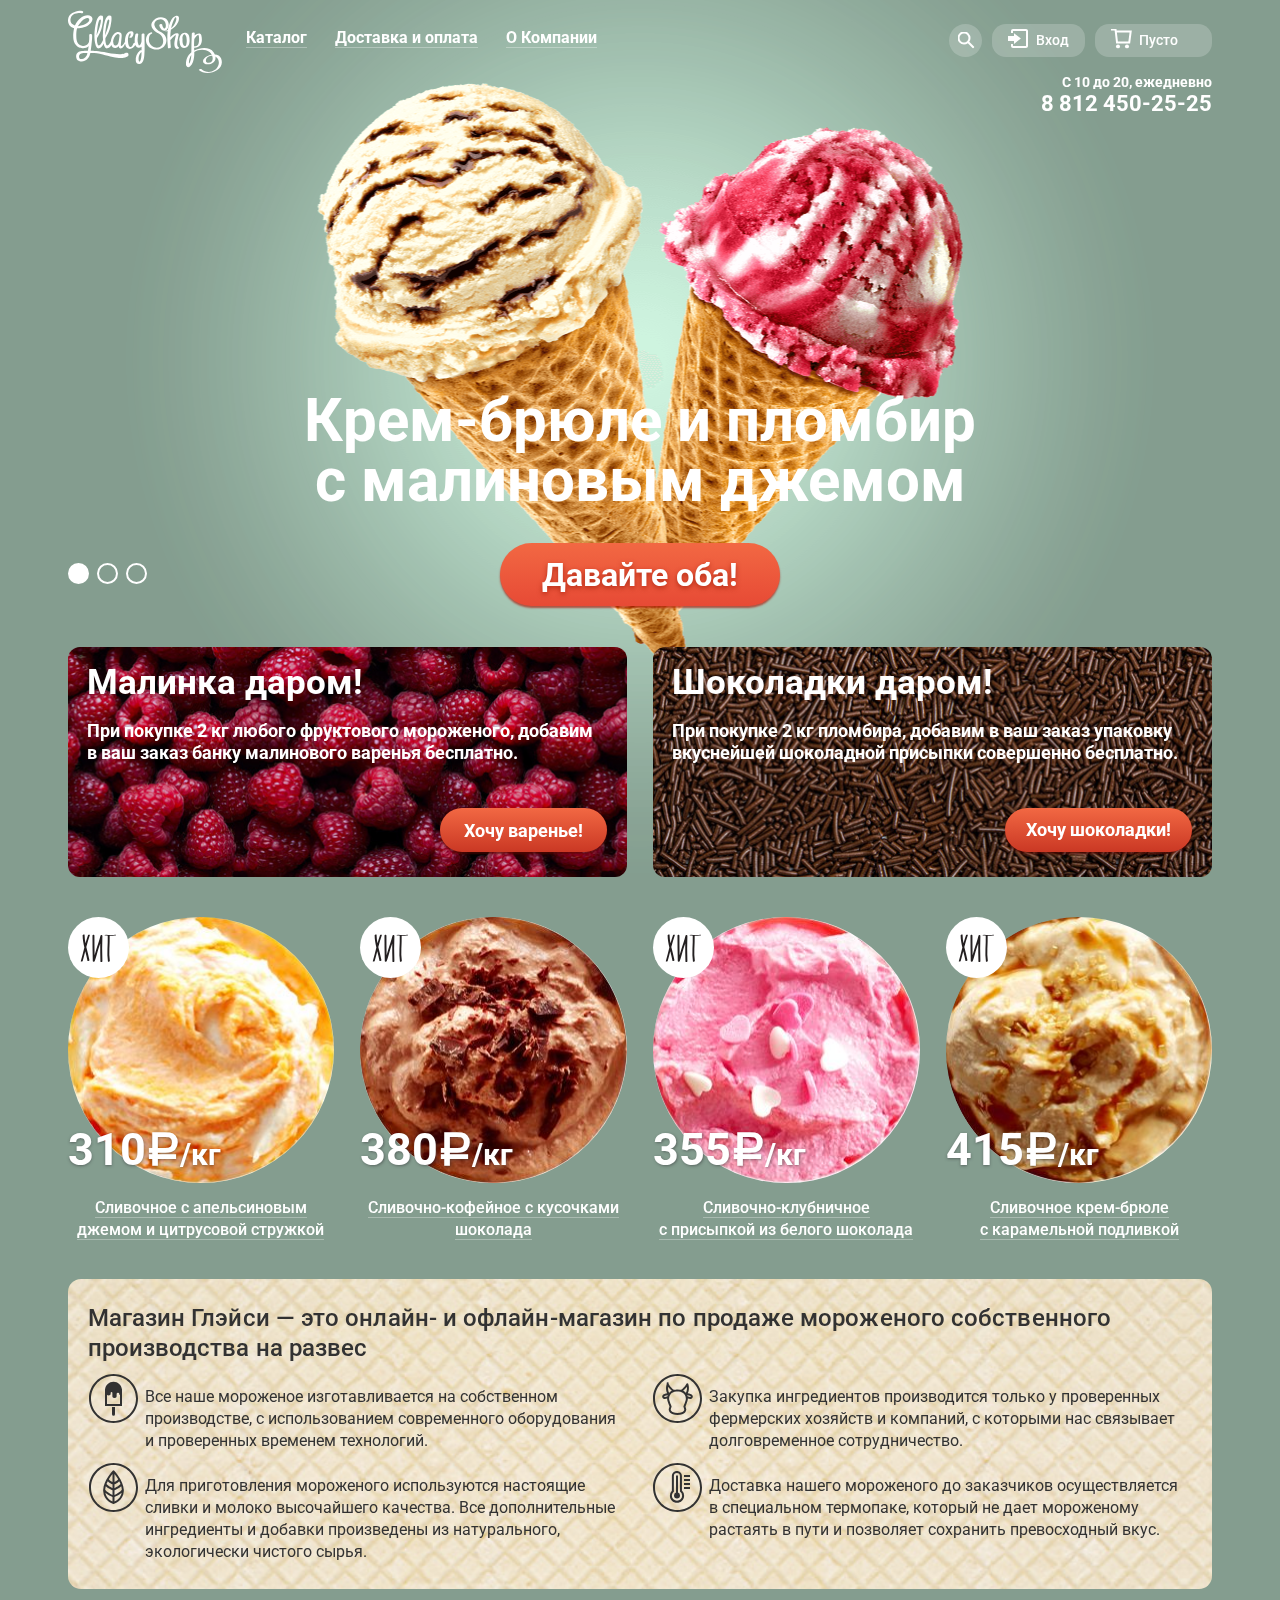
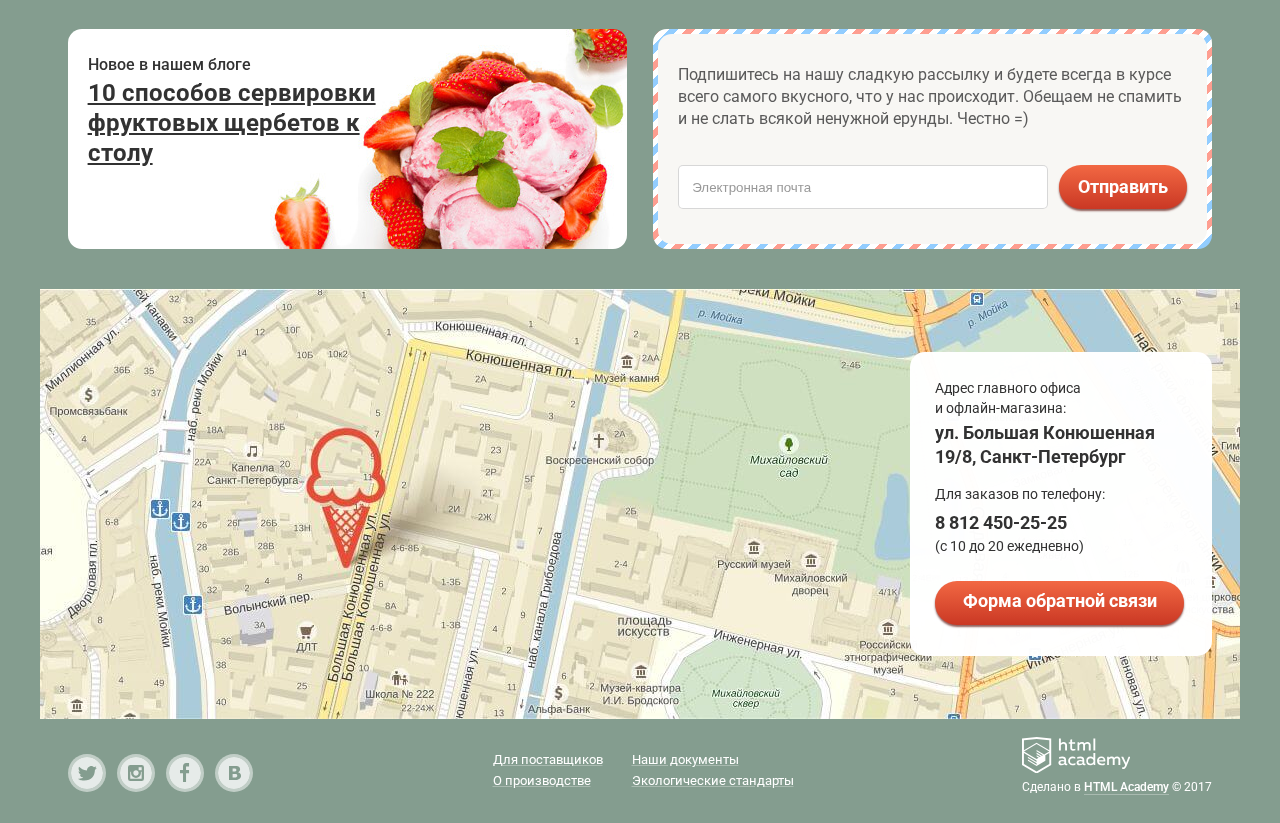
==== commit e8501083: "Ссылка в блоге, исправил по замечаниям" ====
--- a/index.html
+++ b/index.html
@@ -5,7 +5,7 @@
     <title>HTML Academy: Глейси</title>
     <link href="https://fonts.googleapis.com/css?family=Roboto:400,500,700&amp;subset=cyrillic" rel="stylesheet">
     <link rel="stylesheet" href="https://necolas.github.io/normalize.css/latest/normalize.css">
-    <link rel="stylesheet" href="css/style.css">
+    <link rel="stylesheet" href="css/style-min.css">
   </head>
   <body>
     <div class="container">
@@ -16,25 +16,27 @@
           </a>
           <ul class="main-nav__list">
             <li class="main-nav__item main-nav__item_catalog">
-              <a class="main-nav-link main-nav-link_catalog" href="catalog.html"><span class="link-border link-border_main-nav">Каталог</span></a>
-              <!-- Выпадающее главное меню -->
-              <ul class="main-menu popup">
-                <li class="main-menu__item main-menu__title">
-                  <a class="main-menu__link main-menu__link_upper" href="#">Новинки</a>
-                </li>
-                <li class="main-menu__item">
-                  <a class="main-menu__link" href="catalog.html">Сливочное</a>
-                </li>
-                <li class="main-menu__item">
-                  <a class="main-menu__link" href="#">Щербеты</a>
-                </li>
-                <li class="main-menu__item">
-                  <a class="main-menu__link" href="#">Фруктовый лед</a>
-                </li>
-                <li class="main-menu__item">
-                  <a class="main-menu__link" href="#">Мелорин</a>
-                </li>
-              </ul>
+              <div class="main-nav__wrap">
+                <a class="main-nav-link main-nav-link_catalog" href="catalog.html"><span class="link-border link-border_main-nav">Каталог</span></a>
+                <!-- Выпадающее главное меню -->
+                <ul class="main-menu popup">
+                  <li class="main-menu__item main-menu__title">
+                    <a class="main-menu__link main-menu__link_upper" href="#">Новинки</a>
+                  </li>
+                  <li class="main-menu__item">
+                    <a class="main-menu__link" href="catalog.html">Сливочное</a>
+                  </li>
+                  <li class="main-menu__item">
+                    <a class="main-menu__link" href="#">Щербеты</a>
+                  </li>
+                  <li class="main-menu__item">
+                    <a class="main-menu__link" href="#">Фруктовый лед</a>
+                  </li>
+                  <li class="main-menu__item">
+                    <a class="main-menu__link" href="#">Мелорин</a>
+                  </li>
+                </ul>
+              </div>
             </li>
             <li class="main-nav__item">
               <a class="main-nav-link" href="#"><span class="link-border link-border_main-nav">Доставка и оплата</span></a>
@@ -55,7 +57,7 @@
           <form class="entry__form popup" action="https://echo.htmlacademy.ru" method="post"> <!-- Выпадающее меню входа -->
             <input class="input-text entry__email" type="email" name="user-email" placeholder="Электронная почта">
             <input class="input-text entry__password" type="password" name="user-password" placeholder="Пароль">
-            <a class="entry__btn button" href="#">Войти</a>
+            <button class="entry__btn button" type="submit">Войти</button>
             <a class="entry__restoring link link_dark" href="#"><span class="link-border link-border_dark">Забыли пароль?</span></a>
             <a class="entry__registration link link_dark" href="#"><span class="link-border link-border_dark">Новая регистрация</span></a>
           </form>
@@ -212,14 +214,14 @@
           <article class="blog">
             <h2 class="blog__title">Новое в&nbsp;нашем блоге</h2>
             <a class="blog__link link_dark" href="#" target="_blank">
-                <span class="link-border link-border_dark">10&nbsp;способов сервировки фруктовых щербетов к столу</span>
+              10&nbsp;способов сервировки фруктовых щербетов к столу
             </a>
           </article>
           <!-- DISTRIBUTION -->
           <section class="distribution">
             <h2 class="visuallyhidden">Подписка на наши новости</h2>
             <div class="distribution__wrapper">
-              <label class="distribution__info" for="distribution__email" aria-label="Приглашение подписаться на рассылку"> <!-- Вероятно, такой большой label - это плохо -->
+              <label class="distribution__info" for="distribution__email" aria-label="Приглашение подписаться на рассылку">
                 Подпишитесь на&nbsp;нашу сладкую рассылку и&nbsp;будете всегда в&nbsp;курсе всего самого вкусного, что у&nbsp;нас происходит. Обещаем не&nbsp;спамить и&nbsp;не слать всякой ненужной ерунды. Честно =)
               </label>
               <form class="distribution__form" action="https://echo.htmlacademy.ru" method="post">
@@ -235,21 +237,19 @@
     <section class="map" id="map">
       <h2 class="visuallyhidden">Наше местоположение</h2>
       <div class="container">
-        <div class="map__wrap">
-          <img class="map__img" src="img/images/map.jpg" alt="Большая Конюшенная улица, 19/8. Санкт-Петербург, Россия, 191186" width="1200" height="430">
-          <!-- Немножко микроформатов hCard-->
-          <div class="contacts vcard">
-            <p class="contacts__type">Адрес главного офиса</p>
-            <p class="contacts__type">и офлайн-магазина:</p>
-            <p class="contacts__adress">
-              <b class="contacts__street-address street-address">ул. Большая Конюшенная 19/8,</b>
-              <b class="contacts__locality locality">Санкт-Петербург</b>
-            </p>
-            <p class="contacts__type">Для заказов по телефону:</p>
-            <p class="contacts__tel tel">8 812 450-25-25</p>
-            <p class="contacts__type workhours">(с 10 до 20 ежедневно)</p>
-            <a class="contacts__btn button" href="">Форма обратной связи</a>
-          </div>
+        <img class="map__img" src="img/images/map.jpg" alt="Большая Конюшенная улица, 19/8. Санкт-Петербург, Россия, 191186" width="1200" height="430">
+        <!-- Немножко микроформатов hCard-->
+        <div class="contacts vcard">
+          <p class="contacts__type">Адрес главного офиса</p>
+          <p class="contacts__type">и офлайн-магазина:</p>
+          <p class="contacts__adress">
+            <b class="contacts__street-address street-address">ул. Большая Конюшенная 19/8,</b>
+            <b class="contacts__locality locality">Санкт-Петербург</b>
+          </p>
+          <p class="contacts__type">Для заказов по телефону:</p>
+          <p class="contacts__tel tel">8 812 450-25-25</p>
+          <p class="contacts__type workhours">(с 10 до 20 ежедневно)</p>
+          <a class="contacts__btn button" href="#overlay">Форма обратной связи</a>
         </div>
       </div>
       <!-- IFRAME -->
@@ -331,18 +331,18 @@
       <form class="feedback-form popup" action="https://echo.htmlacademy.ru" method="post">
         <p class="feedback-form__title">
           <b class="feedback-form__subtitle">Мы обязательно вам ответим!</b>
-          <a class="feedback-form__close button-close" href="#map">Закрыть окно</a> <!-- пока JS'ом не научился будет ссылка, а должна быть кнопка -->
+          <a class="feedback-form__close button-close" href="#map">Закрыть окно</a>
         </p>
         <input class="feedback-form__login input-text" type="text" name="feedback-form__login" id="feedback-form__login" placeholder="Как вас зовут?">
         <input class="feedback-form__email input-text" type="email" name="feedback-form__email" id="feedback-form__email" placeholder="Ваша почта для ответа?" >
         <label class="visuallyhidden" for="feedback-form__login">Логин пользователя</label>
         <label class="visuallyhidden" for="feedback-form__email">email пользователя</label>
-        <textarea class="feedback-form__text input-text" name="feedback-form__text" id="feedback-form__text" cols="30" rows="10" placeholder="Напишите что-нибудь..." ></textarea>
+        <textarea class="feedback-form__text input-text" name="feedback-form__text" id="feedback-form__text" placeholder="Напишите что-нибудь..." ></textarea>
         <label class="visuallyhidden" for="feedback-form__text">Написать сообщение</label>
         <button class="feedback-form__submit button" type="submit">Отправить</button>
       </form>
     </div>
-
-    <script src="js/modal-popup.js"></script>
+    <!-- SCRIPTS -->
+    <script src="js/modal-popup-min.js"></script>
   </body>
 </html>
--- a/css/style-min.css
+++ b/css/style-min.css
@@ -0,0 +1 @@
+@-webkit-keyframes flicker{12.5%{-webkit-transform:translateX(1.5px) skew(-3deg,-3deg) scale(1.2);transform:translateX(1.5px) skew(-3deg,-3deg) scale(1.2)}37.5%{-webkit-transform:translateX(-1.5px) skew(3deg,3deg);transform:translateX(-1.5px) skew(3deg,3deg)}62.5%{-webkit-transform:translateX(1px) skew(-2deg,-2deg);transform:translateX(1px) skew(-2deg,-2deg)}87.5%{-webkit-transform:translateX(-1px) skew(2deg,2deg);transform:translateX(-1px) skew(2deg,2deg)}}@keyframes flicker{12.5%{-webkit-transform:translateX(1.5px) skew(-3deg,-3deg) scale(1.2);transform:translateX(1.5px) skew(-3deg,-3deg) scale(1.2)}37.5%{-webkit-transform:translateX(-1.5px) skew(3deg,3deg);transform:translateX(-1.5px) skew(3deg,3deg)}62.5%{-webkit-transform:translateX(1px) skew(-2deg,-2deg);transform:translateX(1px) skew(-2deg,-2deg)}87.5%{-webkit-transform:translateX(-1px) skew(2deg,2deg);transform:translateX(-1px) skew(2deg,2deg)}}@-webkit-keyframes outline{to{outline:1px solid #4d90fe;outline-offset:2px}}@keyframes outline{to{outline:1px solid #4d90fe;outline-offset:2px}}@-webkit-keyframes modal-error{0%,to{-webkit-transform:translate(-50%,-50%);transform:translate(-50%,-50%)}10%,30%,50%,70%,90%{-webkit-transform:translate(-40%,-50%);transform:translate(-40%,-50%)}20%,40%,60%,80%{-webkit-transform:translate(-60%,-50%);transform:translate(-60%,-50%)}}@keyframes modal-error{0%,to{-webkit-transform:translate(-50%,-50%);transform:translate(-50%,-50%)}10%,30%,50%,70%,90%{-webkit-transform:translate(-40%,-50%);transform:translate(-40%,-50%)}20%,40%,60%,80%{-webkit-transform:translate(-60%,-50%);transform:translate(-60%,-50%)}}@-webkit-keyframes modal-rotate{0%{-webkit-transform:translate(-50%,-50%) scale(0) rotate(0deg);transform:translate(-50%,-50%) scale(0) rotate(0deg)}to{-webkit-transform:translate(-50%,-50%) scale(1) rotate(360deg);transform:translate(-50%,-50%) scale(1) rotate(360deg)}}@keyframes modal-rotate{0%{-webkit-transform:translate(-50%,-50%) scale(0) rotate(0deg);transform:translate(-50%,-50%) scale(0) rotate(0deg)}to{-webkit-transform:translate(-50%,-50%) scale(1) rotate(360deg);transform:translate(-50%,-50%) scale(1) rotate(360deg)}}@-webkit-keyframes modal-rotate-reverse{0%{-webkit-transform:translate(-50%,-50%) scale(1) rotate(0deg);transform:translate(-50%,-50%) scale(1) rotate(0deg)}to{-webkit-transform:translate(-50%,-50%) scale(0) rotate(-360deg);transform:translate(-50%,-50%) scale(0) rotate(-360deg)}}@keyframes modal-rotate-reverse{0%{-webkit-transform:translate(-50%,-50%) scale(1) rotate(0deg);transform:translate(-50%,-50%) scale(1) rotate(0deg)}to{-webkit-transform:translate(-50%,-50%) scale(0) rotate(-360deg);transform:translate(-50%,-50%) scale(0) rotate(-360deg)}}.visuallyhidden{position:absolute;width:1px;height:1px;margin:-1px;border:0;padding:0;white-space:nowrap;-webkit-clip-path:inset(100%);clip-path:inset(100%);clip:rect(0 0 0 0);overflow:hidden}.clearfix::before{content:"";display:table;width:100%;clear:both}@font-face{font-family:Rouble;src:url(../fonts/rouble.woff)}html{-webkit-box-sizing:border-box;box-sizing:border-box}*,::after,::before{-webkit-box-sizing:inherit;box-sizing:inherit}body{margin:0 auto;padding:0;font-family:Roboto,Arial,Helvetica,sans-serif;font-weight:400;font-size:16px;color:#fff;background-color:#849d8f}a{text-decoration:none}img{max-width:100%;height:auto}.container{position:relative;margin:0 auto;max-width:1200px;min-width:900px}.button{display:inline-block;height:44px;padding:11px 24px;font-family:inherit;font-size:18px;font-weight:700;line-height:24px;vertical-align:middle;text-align:center;color:#fff;background-color:#ee6441;background-image:-webkit-gradient(linear,left bottom,left top,from(#ca3824),to(#f26843));background-image:-webkit-linear-gradient(bottom,#ca3824,#f26843);background-image:-o-linear-gradient(bottom,#ca3824,#f26843);background-image:linear-gradient(to top,#ca3824,#f26843);border-radius:23px;border:0;-webkit-box-shadow:0 2px 2px rgba(85,8,0,.64);box-shadow:0 2px 2px rgba(85,8,0,.64)}.button:focus,.button:hover{background-image:-webkit-gradient(linear,left bottom,left top,from(rgba(255,255,255,.2)),to(rgba(255,255,255,.2))),-webkit-gradient(linear,left bottom,left top,from(#e74a35),to(#f26843));background-image:-webkit-linear-gradient(bottom,rgba(255,255,255,.2),rgba(255,255,255,.2)),-webkit-linear-gradient(bottom,#e74a35,#f26843);background-image:-o-linear-gradient(bottom,rgba(255,255,255,.2),rgba(255,255,255,.2)),-o-linear-gradient(bottom,#e74a35,#f26843);background-image:linear-gradient(to top,rgba(255,255,255,.2),rgba(255,255,255,.2)),linear-gradient(to top,#e74a35,#f26843);-webkit-box-shadow:0 1px 2px #ac1000;box-shadow:0 1px 2px #ac1000}.button:focus{outline:1px solid #4d90fe;outline-offset:2px}.button:active{background-image:-webkit-gradient(linear,left bottom,left top,from(rgba(0,0,0,.07)),to(rgba(0,0,0,.07))),-webkit-gradient(linear,left top,left bottom,from(#e74a35),to(#f26843));background-image:-webkit-linear-gradient(bottom,rgba(0,0,0,.07),rgba(0,0,0,.07)),-webkit-linear-gradient(top,#e74a35,#f26843);background-image:-o-linear-gradient(bottom,rgba(0,0,0,.07),rgba(0,0,0,.07)),-o-linear-gradient(top,#e74a35,#f26843);background-image:linear-gradient(to top,rgba(0,0,0,.07),rgba(0,0,0,.07)),linear-gradient(to bottom,#e74a35,#f26843);-webkit-box-shadow:inset 0 2px 2px #942718;box-shadow:inset 0 2px 2px #942718;outline:0}.button_big{height:63px;padding:9.5px 42px;font-size:32px;line-height:44px;text-shadow:0 2px 5px rgba(160,32,11,.76);-webkit-box-shadow:0 2px 2px rgba(172,16,0,.64);box-shadow:0 2px 2px rgba(172,16,0,.64);background-image:-webkit-gradient(linear,left bottom,left top,from(#e74a35),to(#f26843));background-image:-webkit-linear-gradient(bottom,#e74a35,#f26843);background-image:-o-linear-gradient(bottom,#e74a35,#f26843);background-image:linear-gradient(to top,#e74a35,#f26843);border-radius:32px}.button_big:focus,.button_big:hover{-webkit-box-shadow:0 2px 2px #ac1000;box-shadow:0 2px 2px #ac1000}.button_big:focus{outline:1px solid #4d90fe;outline-offset:2px}.button_big:active{background-image:-webkit-gradient(linear,left bottom,left top,from(rgba(0,0,0,.07)),to(rgba(0,0,0,.07))),-webkit-gradient(linear,left top,left bottom,from(#e74a35),to(#f26843));background-image:-webkit-linear-gradient(bottom,rgba(0,0,0,.07),rgba(0,0,0,.07)),-webkit-linear-gradient(top,#e74a35,#f26843);background-image:-o-linear-gradient(bottom,rgba(0,0,0,.07),rgba(0,0,0,.07)),-o-linear-gradient(top,#e74a35,#f26843);background-image:linear-gradient(to top,rgba(0,0,0,.07),rgba(0,0,0,.07)),linear-gradient(to bottom,#e74a35,#f26843);-webkit-box-shadow:inset 0 2px 2px #942718;box-shadow:inset 0 2px 2px #942718;outline:0}.popup{position:absolute;z-index:10;display:none;padding:20px 15px;background-color:#f8f7f4;border:0;border-radius:5px;-webkit-box-shadow:0 20px 20px rgba(0,0,0,.4);box-shadow:0 20px 20px rgba(0,0,0,.4)}.popup:active,.popup:focus,.popup:hover{display:block}.link-popup{position:relative;display:block;min-height:33px;margin-left:10px;margin-bottom:4px;padding:8px 16px 8px 44px;font-size:.875em;font-weight:500;line-height:1.14287;color:#fff;background-color:rgba(255,255,255,.2);border-radius:14px;outline:0}.link-popup::before{content:"";position:absolute;top:50%;left:16px;-webkit-transform:translateY(-50%);-ms-transform:translateY(-50%);transform:translateY(-50%)}.main-nav{display:-webkit-box;display:-ms-flexbox;display:flex;-webkit-box-align:stretch;-ms-flex-align:stretch;align-items:stretch;margin-right:auto}.main-nav__logo-link{height:64px}.main-nav__list{padding:0;display:-webkit-box;display:-ms-flexbox;display:flex;-ms-flex-wrap:wrap;flex-wrap:wrap;-ms-flex-line-pack:stretch;align-content:stretch;-webkit-box-align:center;-ms-flex-align:center;align-items:center;max-width:410px;min-height:64px;margin:0 0 0 10px;list-style:none}.main-nav__wrap:hover>.main-menu{display:block}.main-nav__wrap:hover>.main-nav-link{color:#333;background-color:#fff}.main-nav__wrap:hover>.main-nav-link_actual{color:#fff;background-color:#d07058;-webkit-box-shadow:none;box-shadow:none}.main-nav__wrap:hover>.link-border{border-bottom-color:transparent}.main-nav-link{display:inline-block;min-height:32px;padding:5px 14px;margin-bottom:4px;font-size:16px;font-weight:700;line-height:18px;vertical-align:middle;text-align:center;color:#fff;border-radius:16px;outline:0}.main-nav-link .link-border{border-bottom:1px solid rgba(255,255,255,.3)}.main-nav-link:focus,.main-nav-link:hover{color:#333;background-color:#fff}.main-nav-link:focus .link-border,.main-nav-link:hover .link-border{border-bottom-color:transparent}.main-nav-link:active{background-color:#ededed;-webkit-box-shadow:inset 0 2px 1px #696969;box-shadow:inset 0 2px 1px #696969}.main-nav-link:active .link-border{border-bottom-color:transparent}.main-nav-link_actual,.main-nav-link_actual:active,.main-nav-link_actual:focus,.main-nav-link_actual:hover{color:#fff;background-color:#d07058;-webkit-box-shadow:none;box-shadow:none}.link{display:block;font-size:16px;font-weight:500;line-height:18px;color:#fff}.link .link-border{border-bottom:1px solid rgba(255,255,255,.3)}.link:active,.link:focus,.link:hover{color:#ffbc9e}.link:active .link-border,.link:focus .link-border,.link:hover .link-border{border-bottom-color:rgba(255,188,158,.3)}.link:focus{outline:1px solid #4d90fe;outline-offset:2px}.link:active{outline:0}.link_dark{display:inline;font-size:13px;font-weight:400;line-height:20px;color:#323232}.link_dark .link-border{border-bottom:1px solid rgba(50,50,50,.3)}.link_dark:active,.link_dark:focus,.link_dark:hover{color:#e84d37}.link_dark:active .link-border,.link_dark:focus .link-border,.link_dark:hover .link-border{border-bottom-color:rgba(232,77,55,.3)}.main-menu{width:143px;padding:0;list-style:none}.main-menu__title{height:38px;padding:5px 0;font-weight:700;-webkit-box-shadow:0 6px 0 -5px #cccac9;box-shadow:0 6px 0 -5px #cccac9}.main-menu__item{margin-bottom:4px}.main-menu__link{display:block;padding:6px 0 6px 21px;font-size:14px;line-height:16px;color:#323232;outline:0}.main-menu__link:focus,.main-menu__link:hover{background-color:#fbded7}.main-menu__link:active{background-color:#f6b5a5}.main-menu__link_active,.main-menu__link_active:active,.main-menu__link_active:focus,.main-menu__link_active:hover{color:#fff;background-color:#d07058}.main-menu__link_upper{line-height:2;padding-top:0;padding-bottom:0}.input-text{width:100%;height:44px;margin-bottom:20px;padding:8px 14px;font-weight:700;line-height:24px;border:0;border-radius:5px;-webkit-box-shadow:inset 0 0 0 1px rgba(178,178,178,.52);box-shadow:inset 0 0 0 1px rgba(178,178,178,.52)}.input-text:hover{-webkit-box-shadow:inset 0 0 0 2px rgba(154,154,154,.52);box-shadow:inset 0 0 0 2px rgba(154,154,154,.52)}.input-text:active,.input-text:focus{color:#323232;-webkit-box-shadow:inset 0 0 0 2px rgba(46,136,228,.52);box-shadow:inset 0 0 0 2px rgba(46,136,228,.52);outline:0}.input-text::-webkit-input-placeholder{font-weight:400;color:#999}.input-text:-moz-placeholder,.input-text::-moz-placeholder{font-weight:400;color:#999}.input-text:-ms-input-placeholder{font-weight:400;color:#999}.header{-ms-flex-wrap:wrap;flex-wrap:wrap;-webkit-box-align:center;-ms-flex-align:center;align-items:center;padding:10px 2.3% 0}.header,.header-bottom-wrapper,.timetable{display:-webkit-box;display:-ms-flexbox;display:flex}.header-bottom-wrapper{-ms-flex-preferred-size:100%;flex-basis:100%}.timetable{padding:0;-webkit-box-orient:vertical;-webkit-box-direction:normal;-ms-flex-direction:column;flex-direction:column;-webkit-box-align:end;-ms-flex-align:end;align-items:flex-end;margin:0 0 0 auto;font-weight:700}.timetable__workhours{font-size:14px;line-height:16px}.timetable__tel{font-size:22px;line-height:28px}.search{position:relative}.entry:hover>.entry__form,.entry__link:hover~.entry__form,.search:hover>.search__form,.search__link:hover~.search-form{display:block}.search__link{width:33px;margin-left:0;padding:0;font-size:0;border-radius:50%}.search__link::before{content:url(../img/images/search.svg);left:50%;-webkit-transform:translate(-50%,-50%);-ms-transform:translate(-50%,-50%);transform:translate(-50%,-50%);width:17px}.search__link:focus,.search__link:hover{background-color:#f8f7f4}.search__link:focus::before,.search__link:hover::before{content:url(../img/images/search-hover.svg)}.search__form{right:0;width:340px}.search__input{margin-bottom:0}.search__input::-webkit-input-placeholder{font-size:14px;line-height:24px}.search__input:-moz-placeholder,.search__input::-moz-placeholder{font-size:14px;line-height:24px}.search__input:-ms-input-placeholder{font-size:14px;line-height:24px}.entry{position:relative}.entry__link::before{content:url(../img/images/insert.svg)}.entry__link:focus,.entry__link:hover{color:#323232;background-color:#f8f7f4}.entry__link:focus::before,.entry__link:hover::before{content:url(../img/images/insert-hover.svg)}.entry__form{right:-2px;width:277px;padding-left:20px}.entry__email::-webkit-input-placeholder,.entry__password::-webkit-input-placeholder{font-size:14px;line-height:24px}.entry__email:-moz-placeholder,.entry__email::-moz-placeholder,.entry__password:-moz-placeholder,.entry__password::-moz-placeholder{font-size:14px;line-height:24px}.entry__email:-ms-input-placeholder,.entry__password:-ms-input-placeholder{font-size:14px;line-height:24px}.entry__btn{float:left;margin-right:20px}.entry__registration,.entry__restoring{clear:right}.basket{position:relative;color:#323232}.basket:hover>.basket__popup{display:-webkit-box;display:-ms-flexbox;display:flex}.basket__popup{right:0;display:none;-webkit-box-orient:vertical;-webkit-box-direction:normal;-ms-flex-direction:column;flex-direction:column;-webkit-box-align:end;-ms-flex-align:end;align-items:flex-end;width:540px}.basket__link{min-width:117px}.basket__link::before{content:url(../img/images/basket-empty.svg)}.basket__link:focus,.basket__link:hover,.basket__link_actual,.basket__link_actual:active,.basket__link_actual:focus,.basket__link_actual:hover{color:#323232;background-color:#f8f7f4}.basket__link:focus::before,.basket__link:hover::before{content:url(../img/images/basket-empty-hover.svg)}.basket__link_actual::before,.basket__link_actual:active::before,.basket__link_actual:focus::before,.basket__link_actual:hover::before{content:url(../img/images/basket-full.svg)}.basket__item,.basket__list{display:-webkit-box;display:-ms-flexbox;display:flex}.basket__list{padding:0;margin:0;-webkit-box-orient:horizontal;-webkit-box-direction:normal;-ms-flex-direction:row;flex-direction:row;-ms-flex-wrap:wrap;flex-wrap:wrap;width:100%;font-size:13px;line-height:16px}.basket__item{-webkit-box-align:center;-ms-flex-align:center;align-items:center;-ms-flex-preferred-size:100%;flex-basis:100%;padding-bottom:20px}.basket__item:last-of-type{border-bottom:1px solid #cacac7}.basket__delete-product{width:11px;height:11px;font-size:0;background-color:transparent;background-image:url(../img/images/x-small.svg);background-size:cover;border:0;outline:0}.basket__delete-product:focus,.basket__delete-product:hover{background-image:url(../img/images/x-small-hover.svg)}.basket__delete-product:active{-webkit-transform:scale(1.2);-ms-transform:scale(1.2);transform:scale(1.2)}.basket__image{width:33px;height:33px;margin:0 14px;background-repeat:no-repeat;background-position:50% 50%;background-size:cover;border-radius:50%}.basket__image_first{background-image:url(../img/images/product-1.jpg)}.basket__image_second{background-image:url(../img/images/product-3.jpg)}.basket__product{width:220px;margin-bottom:0}.basket__unit-price{margin-left:auto;margin-bottom:0}.basket__price{color:#999}.basket__cost{margin-left:auto;margin-bottom:0}.basket__amount{font-size:15px;font-weight:700;line-height:18px}.background-viewport{position:fixed;width:100%;height:100%;top:0;left:0;z-index:-100}.shop-window{padding:0 2.3%}.shop-window__image{position:absolute;top:0;right:50%;z-index:-10;-webkit-transform:translateX(50%);-ms-transform:translateX(50%);transform:translateX(50%)}.shop-window__desc{display:block;margin:273px auto 0;width:800px;font-size:60px;font-weight:700;line-height:60px;text-align:center}.shop-window__link{position:absolute;left:50%;margin-top:32px;-webkit-transform:translateX(-50%);-ms-transform:translateX(-50%);transform:translateX(-50%)}.shop-window__slider{display:inline-block;width:21px;height:21px;margin:52px 4px 63px 0;font-size:0;vertical-align:middle;border:2px solid #fff;border-radius:50%;cursor:pointer}.shop-window__slider:focus,.shop-window__slider:hover{background-color:#b2c1b7}.shop-window__slider:hover{outline:0}.shop-window__slider:active{background-color:#fff}input[id=slider_1]:focus~label[for=slider_1]{-webkit-animation:flicker .25s ease-in-out 1,outline .1s .2s ease-in-out 1 forwards;animation:flicker .25s ease-in-out 1,outline .1s .2s ease-in-out 1 forwards}input[id=slider_1]:checked~label[for=slider_1]{background-color:#fff}input[id=slider_1]:checked~.shop-window__content_second,input[id=slider_1]:checked~.shop-window__content_third{display:none}input[id=slider_1]:checked~.shop-window__content_first{display:block}input[id=slider_1]:checked~.background-viewport{background-color:#849d8f}input[id=slider_2]:focus~label[for=slider_2]{-webkit-animation:flicker .25s ease-in-out 1,outline .1s .2s ease-in-out 1 forwards;animation:flicker .25s ease-in-out 1,outline .1s .2s ease-in-out 1 forwards}input[id=slider_2]:checked~label[for=slider_2]{background-color:#fff}input[id=slider_2]:checked~.shop-window__content_first,input[id=slider_2]:checked~.shop-window__content_third{display:none}input[id=slider_2]:checked~.shop-window__content_second{display:block}input[id=slider_2]:checked~.background-viewport{background-color:#98a1aa}input[id=slider_3]:focus~label[for=slider_3]{-webkit-animation:flicker .25s ease-in-out 1,outline .1s .2s ease-in-out 1 forwards;animation:flicker .25s ease-in-out 1,outline .1s .2s ease-in-out 1 forwards}input[id=slider_3]:checked~label[for=slider_3]{background-color:#fff}input[id=slider_3]:checked~.shop-window__content_first,input[id=slider_3]:checked~.shop-window__content_second{display:none}input[id=slider_3]:checked~.shop-window__content_third{display:block}input[id=slider_3]:checked~.background-viewport{background-color:#af9e92}.banners{margin-bottom:40px;padding:0 2.3%}.banners__list{padding:0;margin:0;display:-webkit-box;display:-ms-flexbox;display:flex;max-width:100%;-webkit-box-pack:justify;-ms-flex-pack:justify;justify-content:space-between;-webkit-box-align:center;-ms-flex-align:center;align-items:center;list-style:none}.banners__item{-ms-flex-preferred-size:48.846%;flex-basis:48.846%}.banner{display:-webkit-box;display:-ms-flexbox;display:flex;-webkit-box-orient:vertical;-webkit-box-direction:normal;-ms-flex-direction:column;flex-direction:column;-webkit-box-pack:justify;-ms-flex-pack:justify;justify-content:space-between;-webkit-box-align:start;-ms-flex-align:start;align-items:flex-start;min-height:229px;padding:15px 20px 25px 19px;border-radius:12px}.banner__info,.banner__title{margin:0 0 17px;font-size:35px;font-weight:700;line-height:41px}.banner__info{width:100%;margin:0 0 44px;font-size:18px;line-height:22px}.banner__link{-ms-flex-item-align:end;align-self:flex-end;padding-top:11px;padding-bottom:11px}.banner_first{background:#6c1123 url(../img/images/raspberry-bg.jpg) no-repeat 50% 50%;background-size:cover}.banner_second{background:#462b1f url(../img/images/chocolate-bg.jpg) no-repeat;background-size:cover}.banner_second .banner__link{padding-top:10px;padding-right:21px;padding-left:21px}.hits{padding:0 2.3%}.hits__item .products__info::before{content:"";position:absolute;z-index:10;display:block;width:61px;height:61px;background:url(../img/images/hit.svg) no-repeat}.products{display:-webkit-box;display:-ms-flexbox;display:flex;-webkit-box-pack:justify;-ms-flex-pack:justify;justify-content:space-between;-ms-flex-wrap:wrap;flex-wrap:wrap;max-width:100%;margin-top:0;margin-bottom:0;padding:0;list-style:none}.products__item{position:relative;-ms-flex-preferred-size:23.27%;flex-basis:23.27%;padding-bottom:38px}.products__item:hover{z-index:10}.products__item:hover::after{content:"";position:absolute;z-index:-1;top:-6px;left:-5%;width:110%;height:calc(100% + 43px);background-color:rgba(255,255,255,.2);border-radius:5px;-webkit-box-shadow:0 20px 20px 0 rgba(0,0,0,.4);box-shadow:0 20px 20px 0 rgba(0,0,0,.4)}.products__item:hover .products__substrate{display:block}.products__info{position:relative;width:100%}.products__image{height:auto;border-radius:50%}.products__cost{position:absolute;bottom:10px;margin:0;font-size:45px;font-weight:700;line-height:45px;text-shadow:.5px .86px 3px rgba(49,50,53,.5)}.products__link{margin-top:10px;line-height:22px;text-align:center}.products__substrate{position:absolute;left:-5%;display:none;width:110%;padding-bottom:22px}.products__button{position:relative;z-index:100;left:50%;margin-top:9px;padding:9px 16px 11px;-webkit-transform:translateX(-50%);-ms-transform:translateX(-50%);transform:translateX(-50%)}.rouble{font-family:Rouble;font-style:normal;font-weight:700}.rouble::after{content:"/кг";font-family:Roboto,Arial,Helvetica,sans-serif;font-size:30px;font-weight:700;line-height:45px}.seo{padding:0 2.3%}.seo__wrap{padding:24px 0 26px;background:#eaddc1 url(../img/images/wafer.jpg) no-repeat;background-size:cover;border-radius:13px}.seo__title{margin:0 20px;font-size:24px;font-weight:500;line-height:30px;letter-spacing:.08px;color:#323232}.seo__list{margin:0;display:-webkit-box;display:-ms-flexbox;display:flex;-ms-flex-wrap:wrap;flex-wrap:wrap;-webkit-box-pack:justify;-ms-flex-pack:justify;justify-content:space-between;width:100%;padding:0 21px;list-style:none}.seo__item{position:relative;-ms-flex-preferred-size:48.846%;flex-basis:48.846%;margin-top:10px;line-height:22px;color:#323232}.seo__item::before{content:"";position:absolute;top:0;left:0;width:50px;height:50px}.seo__item_ice-cream::before{background:url(../img/images/ice-cream.svg) no-repeat 50% 50%}.seo__item_farmers::before{background:url(../img/images/cow.svg) no-repeat 50% 50%}.seo__item_eco::before{background:url(../img/images/leaf.svg) no-repeat 50% 50%}.seo__item_thermopack::before{background:url(../img/images/therm.svg) no-repeat 50% 50%}.seo__description{margin:13px 0 0;padding-left:56px}.news-wrapper{display:-webkit-box;display:-ms-flexbox;display:flex;-webkit-box-pack:justify;-ms-flex-pack:justify;justify-content:space-between;-webkit-box-align:center;-ms-flex-align:center;align-items:center;width:100%;margin-top:40px;padding:0 2.3%}.blog{-ms-flex-preferred-size:48.846%;flex-basis:48.846%;max-width:48.846%;min-height:220px;padding:25px 100px 25px 20px;color:#323232;background:#fff url(../img/images/fruit-bg.jpg) no-repeat 100% 0;border-radius:14px}.blog__title{margin:0 0 2px;font-size:16px;font-weight:500;line-height:22px}.blog__link{display:block;max-width:300px;font-size:24px;font-weight:700;line-height:30px;color:#323232;text-decoration:underline}.distribution{-ms-flex-preferred-size:48.846%;flex-basis:48.846%;min-height:210px;padding:5px;background-image:-webkit-repeating-linear-gradient(315deg,#fe9e90 0,#fe9e90 6px,#fff 6px,#fff 12px,#92cdff 12px,#92cdff 18px,#fff 18px,#fff 24px);background-image:-o-repeating-linear-gradient(315deg,#fe9e90 0,#fe9e90 6px,#fff 6px,#fff 12px,#92cdff 12px,#92cdff 18px,#fff 18px,#fff 24px);background-image:repeating-linear-gradient(135deg,#fe9e90 0,#fe9e90 6px,#fff 6px,#fff 12px,#92cdff 12px,#92cdff 18px,#fff 18px,#fff 24px);background-size:cover;border-radius:14px}.distribution__wrapper{display:-webkit-box;display:-ms-flexbox;display:flex;-ms-flex-wrap:wrap;flex-wrap:wrap;min-height:inherit;padding:30px 20px 15px;background-color:#f8f7f4;border-radius:14px}.distribution__info{-ms-flex-preferred-size:100%;flex-basis:100%;margin-bottom:35px;line-height:22px;color:#5a5a5a}.distribution__form{display:-webkit-box;display:-ms-flexbox;display:flex;width:100%}.distribution__email{-webkit-box-flex:10;-ms-flex-positive:10;flex-grow:10}.distribution__submit{margin-left:11px;padding:0 19px}.map{position:relative;height:430px;margin-top:40px}.map__img{position:absolute;z-index:-5;height:inherit}.iframe{width:100%}.contacts{position:absolute;top:50%;right:2.3%;z-index:10;width:302px;max-height:430px;margin-top:63px;padding:26px 25px 31px;color:#323232;background-color:rgba(255,255,255,.98);border-radius:15px}.contacts__type{margin:0;font-size:14px;line-height:20px}.contacts__adress{margin:3px 0 15px;font-size:18px;line-height:24px}.contacts__btn{margin-top:25px;padding:8px 27px 8px 28px;-ms-flex-item-align:center;-ms-grid-row-align:center;align-self:center}.contacts__tel{margin:8px 0 2px;font-size:18px;font-weight:700;line-height:22px}.footer,.social{display:-webkit-box;display:-ms-flexbox;display:flex}.footer{-webkit-box-align:center;-ms-flex-align:center;align-items:center;width:100%;min-height:104px;padding:15px 2.3% 25px}.social{-webkit-box-pack:justify;-ms-flex-pack:justify;justify-content:space-between;min-width:185px;margin-top:13px;margin-right:auto;padding:0;font-size:0;list-style:none}.social__link{display:block;width:38px;height:38px;background-repeat:no-repeat;background-position:50% 50%;background-size:contain;border:3px solid rgba(255,255,255,.625);border-radius:50%;opacity:.8}.social__link:focus,.social__link:hover{opacity:1;border-color:rgba(255,255,255,.7)}.social__link:active{opacity:.8;border-color:rgba(255,255,255,.875);outline:0}.social__link_twitter{background-image:url(../img/images/twitter.svg)}.social__link_instagram{background-image:url(../img/images/instagram.svg)}.social__link_facebook{background-image:url(../img/images/facebook.svg)}.social__link_vk{background-image:url(../img/images/vk.svg)}.footer-links{padding:0;margin:12px 0 0;list-style:none}.footer-links_left .footer-links__item{padding-left:25px}.footer-links__item{position:relative;margin-top:2px;margin-bottom:5px;padding:0 15px;font-size:13px;line-height:16px}.footer-links__item:focus .footer-links__link_hover,.footer-links__item:hover .footer-links__link_hover{color:#fff;visibility:visible}.footer-links__item:focus .footer-links__link_normal,.footer-links__item:hover .footer-links__link_normal{visibility:hidden}.footer-links__item:focus::before,.footer-links__item:hover::before{content:url(../img/images/heart.svg);position:absolute;margin-top:2px;margin-left:-22px}.footer-links__link{color:#fff;-webkit-text-decoration:underline solid rgba(255,255,255,.3);text-decoration:underline solid rgba(255,255,255,.3);outline:0}.footer-links__link_normal{position:absolute}.footer-links__link_hover{font-weight:700;visibility:hidden}.academy-info{display:block;-ms-flex-preferred-size:190px;flex-basis:190px;margin:0 0 0 auto;padding:0;font-size:12px;line-height:18px;list-style:none}.academy-info__item{display:block;margin:0}.academy-info__item_logo{line-height:0}.academy-info__copyright{margin:5px 0 0}.academy-info__link{display:inline;font-size:12px;font-weight:500;line-height:18px}.overlay{position:fixed;width:100%;height:100%;z-index:1000;top:0;left:0;display:none;background-color:rgba(0,0,0,.32)}.overlay:target{display:block}.feedback-form{position:relative;top:50%;left:50%;-webkit-transform:translate(-50%,-50%);-ms-transform:translate(-50%,-50%);transform:translate(-50%,-50%);z-index:2000;display:block;width:477px;min-height:442px;padding:18px 25px 25px}.feedback-form__title{width:100%;margin-top:0;margin-bottom:20px;font-size:24px;font-weight:500;line-height:28px;color:#323232}.feedback-form__close{position:absolute;top:15px;right:16px;width:18px;height:17px;font-size:0;background-image:url(../img/images/x-big.svg);background-size:cover}.feedback-form__close:focus,.feedback-form__close:hover{background-image:url(../img/images/x-big-hover.svg)}.feedback-form__close:active{-webkit-transform:scale(1.2);-ms-transform:scale(1.2);transform:scale(1.2)}.feedback-form__email,.feedback-form__login{display:block;max-width:267px}.feedback-form__text{min-height:155px;resize:none}.feedback-form__submit{display:block;margin-left:auto}.js-modal-show{display:block}.js-modal-animation{-webkit-animation:modal-error .4s;animation:modal-error .4s}.js-rotate-normal{-webkit-animation:modal-rotate .4s;animation:modal-rotate .4s}.js-rotate-reverse{-webkit-animation:modal-rotate-reverse .4s;animation:modal-rotate-reverse .4s}.catalog{display:-webkit-box;display:-ms-flexbox;display:flex;-webkit-box-orient:vertical;-webkit-box-direction:normal;-ms-flex-direction:column;flex-direction:column;padding:0 2.3%;border-bottom:1px solid rgba(255,255,255,.3)}.catalog__title{margin-top:0;margin-bottom:50px;font-size:35px;font-weight:700;line-height:41px}.bread-crumbs{padding:0;display:-webkit-box;display:-ms-flexbox;display:flex;-webkit-box-align:center;-ms-flex-align:center;align-items:center;margin:auto 0 5px;list-style:none}.bread-crumbs__item{font-size:14px;line-height:16px}.bread-crumbs__item_arrows{font-size:0}.bread-crumbs__link{font:inherit}.bread-crumbs__arrows{display:inline-block;margin:2px 5px 0;vertical-align:middle}.bread-crumbs__arrow{stroke-width:2;fill:none;stroke:#fff}.filter__form{display:-webkit-box;display:-ms-flexbox;display:flex;-ms-flex-wrap:wrap;flex-wrap:wrap;-webkit-box-align:center;-ms-flex-align:center;align-items:center;max-width:860px;margin-bottom:2px;font-weight:500;line-height:1.125;color:#fff}.filter__fieldset{position:relative;min-height:36px;margin-left:0;margin-bottom:38px;margin-right:0;padding:9px 15px;background-color:rgba(255,255,255,.2);border-radius:18px;border:0}.filter__fieldset-sorting{width:193px;padding-top:8px}.filter__fieldset-range{width:220px;margin-left:auto;margin-right:auto;padding:8px 20px 4px}.filter__fieldset-fat{width:415px;padding-left:0;padding-right:0}.filter__legend{position:absolute;top:-22px;left:13px;font-size:14px;line-height:16px}.filter__label{position:relative;display:inline-block;margin-left:45px;vertical-align:middle;cursor:pointer}.filter__label_fillers{margin-right:17px;margin-left:32px}.filter__label_fillers:last-of-type{margin-right:5px}.filter__label_fat::before,.filter__label_fillers::before{content:"";position:absolute;left:-32px;background-repeat:no-repeat;background-size:contain;opacity:.8}.filter__label_fillers::before{top:-1px}.filter__label_fat:hover::before,.filter__label_fillers:hover::before{opacity:1}.filter__label_fat::before{top:-2px;width:22px;height:22px;background-image:url(../img/images/radio.svg)}.filter__label_fillers::before{width:24px;height:20px;background-image:url(../img/images/checkbox.svg)}.filter__sorting{width:100%;font-size:16px;font-weight:500;line-height:18px;color:#fff;background-color:transparent;background-image:url(../img/images/select-arrow.svg);background-repeat:no-repeat;background-position:right center;border:0;-webkit-appearance:none;-moz-appearance:none;-ms-appearance:none}.filter__sorting::-ms-expand{display:none}.filter__sorting:focus,.filter__sorting:hover{color:#323232;background-image:url(../img/images/select-arrow-hover.svg)}.filter__sorting-option{font:inherit}.filter__range{width:100%}.filter__submit{-ms-flex-item-align:start;align-self:flex-start;min-height:36px;margin-left:auto;padding:5px 27px;font-weight:500;color:#fff;background-color:rgba(255,255,255,.2);border:2px solid #fff;border-radius:18px}.filter__submit:focus,.filter__submit:hover{color:#323232;background-color:#fff}.filter__submit:active{padding:7px 29px;color:#323232;background-color:#eaeaea;border:0;-webkit-box-shadow:inset 0 2px 1px #696969;box-shadow:inset 0 2px 1px #696969;outline:0}.filter__pseudo-range{position:absolute;top:50%;left:50%;-webkit-transform:translate(-50%,-50%);-ms-transform:translate(-50%,-50%);transform:translate(-50%,-50%);width:176px;height:4px;background-color:rgba(255,255,255,.5)}.filter input[type=radio]:focus+label::before{opacity:1;outline:1px solid #4d90fe;outline-offset:2px}.filter input[type=radio]:checked+label::before{background-image:url(../img/images/radio-on.svg)}.filter input[type=radio]:disabled+label,.filter input[type=radio]:disabled+label::before{opacity:.4}.filter input[type=checkbox]:focus+label::before{opacity:1;outline:1px solid #4d90fe;outline-offset:2px}.filter input[type=checkbox]:checked+label::before{background-image:url(../img/images/checkbox-on.svg)}.filter input[type=checkbox]:disabled+label,.filter input[type=checkbox]:disabled+label::before{opacity:.4}.double-range{display:-webkit-box;display:-ms-flexbox;display:flex;-webkit-box-pack:center;-ms-flex-pack:center;justify-content:center;-webkit-box-align:center;-ms-flex-align:center;align-items:center}.double-range__lever{position:relative;width:4px;height:4px;border-radius:50%;cursor:pointer}.double-range__lever::before{content:"";position:absolute;top:50%;left:50%;z-index:-1;-webkit-transform:translate(-50%,-50%);-ms-transform:translate(-50%,-50%);transform:translate(-50%,-50%);-webkit-box-sizing:content-box;box-sizing:content-box;width:4px;height:4px;border:8px solid #fff;border-radius:50%}.double-range__lever:hover::before{border-width:9px}.double-range__lever_left{margin-left:20px}.double-range__lever_right{margin-right:53px}.double-range__square{-webkit-box-flex:1;-ms-flex-positive:1;flex-grow:1;height:4px;background-color:#fff}.catalog-paginator{display:-webkit-box;display:-ms-flexbox;display:flex;-webkit-box-align:center;-ms-flex-align:center;align-items:center;-ms-flex-item-align:end;align-self:flex-end;margin-top:42px;margin-bottom:30px;list-style:none}.catalog-paginator__link{display:block;width:27px;height:27px;padding:5px;font-weight:500;line-height:18px;color:#fff;text-align:center;border-radius:50%;cursor:pointer}.catalog-paginator__link:focus,.catalog-paginator__link:hover{background-color:rgba(255,255,255,.2)}.catalog-paginator__link:active,.catalog-paginator__link_active{color:#323232;background-color:#fff}.catalog-paginator__item{padding:0 1px}.catalog-paginator__item_arrow{font-size:0;line-height:0}.catalog-paginator__item:first-of-type{margin-right:16px}.catalog-paginator__item:last-of-type{margin-left:16px}.catalog-paginator__arrow{stroke-width:1;fill:none;stroke:#fff}.catalog-paginator__arrow_left{stroke-opacity:.2}
